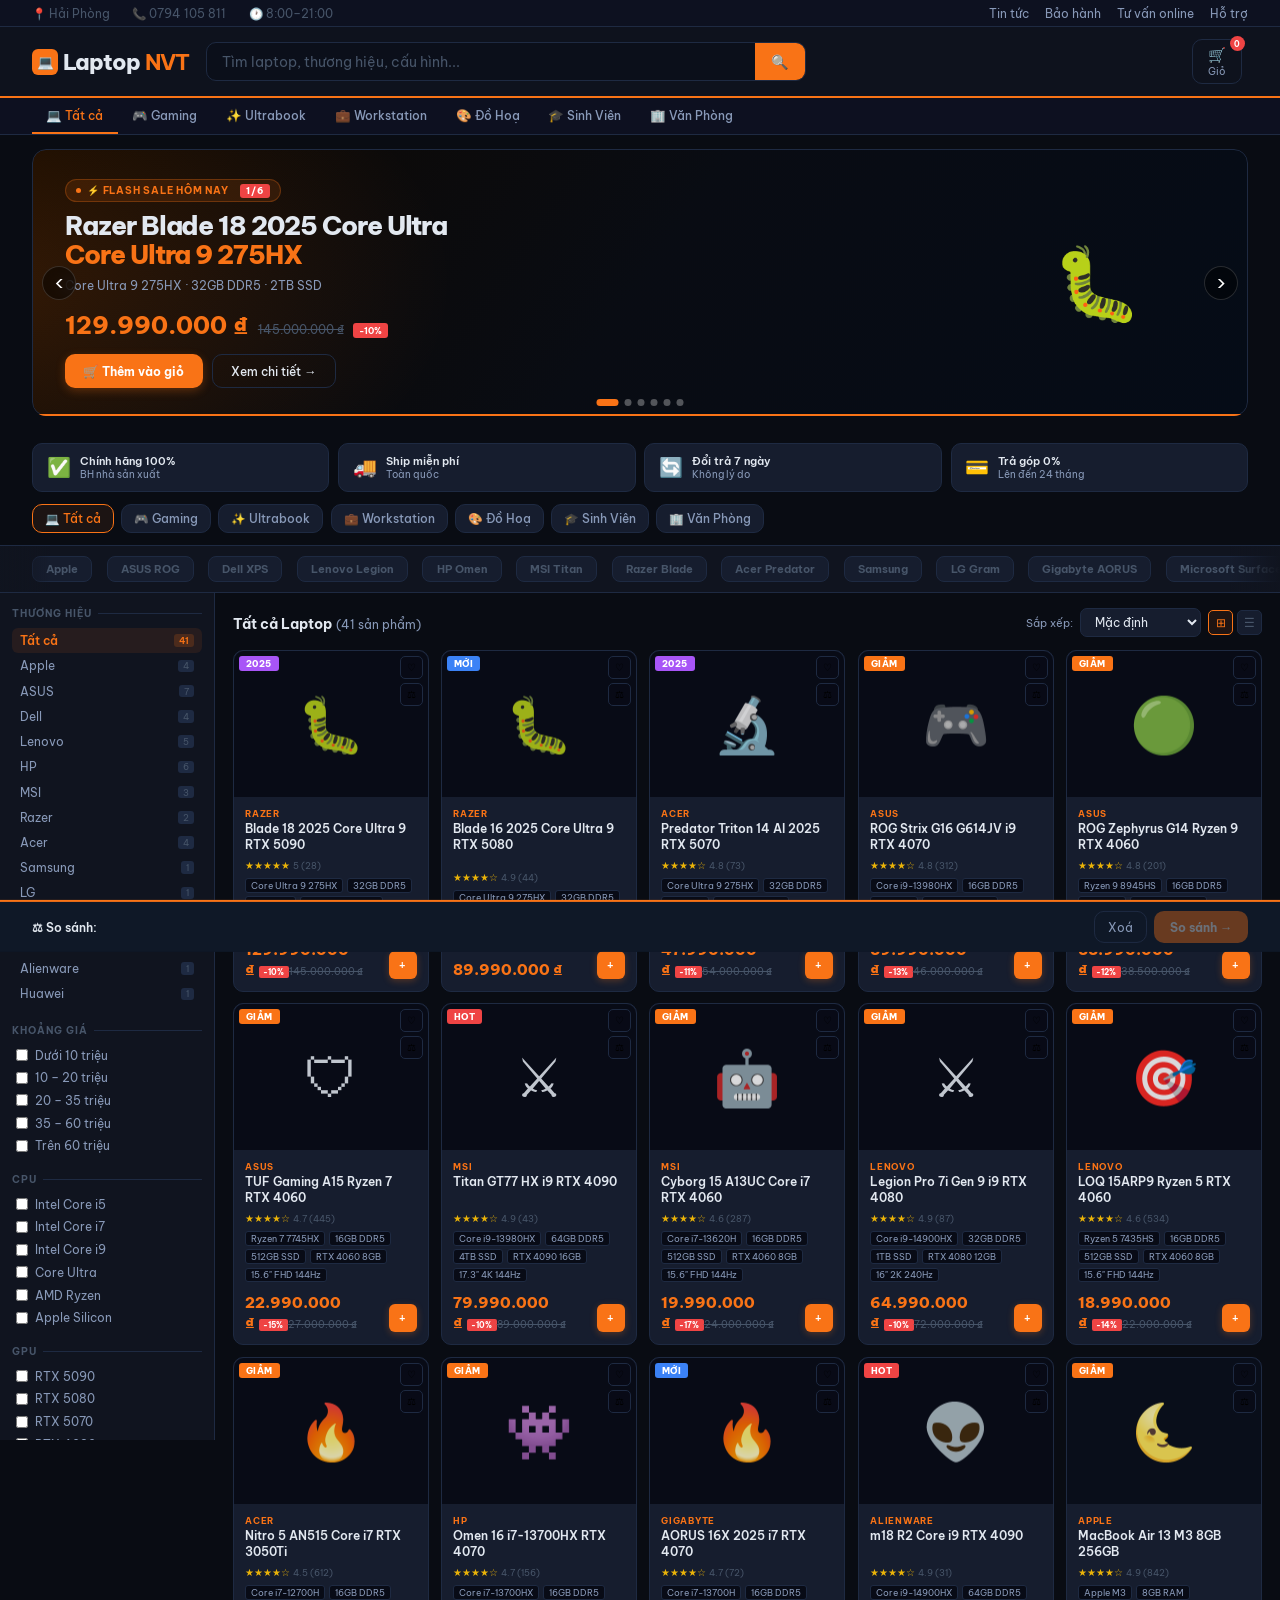
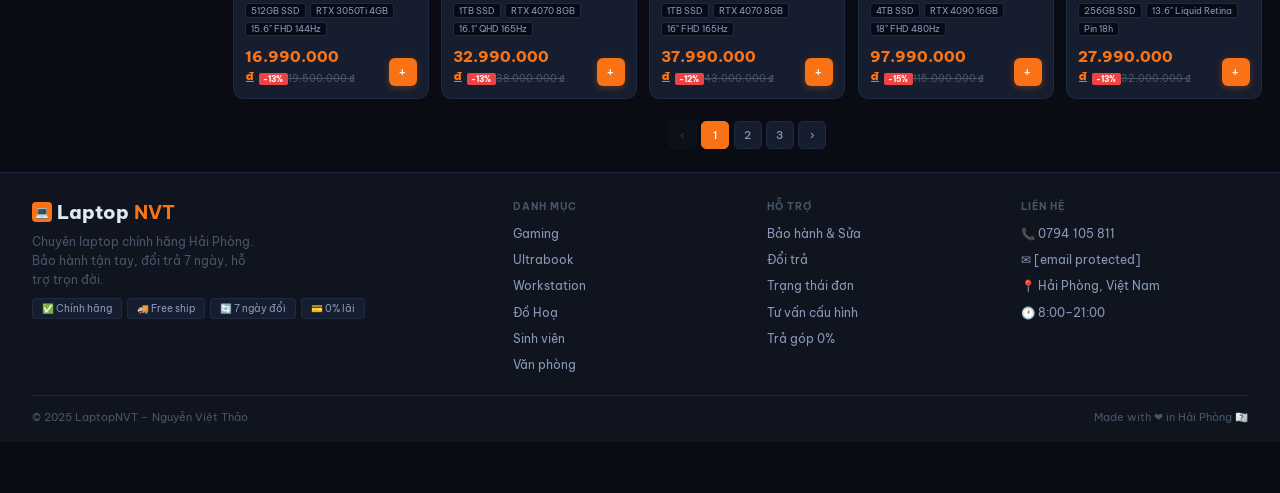
==== index.html @ 7e0f6d23 "up1" ====
<!DOCTYPE html>
<html lang="vi">
<head>
<meta charset="UTF-8"/>
<meta name="viewport" content="width=device-width,initial-scale=1"/>
<title>LaptopNVT – Laptop Chính Hãng Hải Phòng</title>
<link rel="preconnect" href="https://fonts.googleapis.com"/>
<link rel="preconnect" href="https://fonts.gstatic.com" crossorigin/>
<link href="https://fonts.googleapis.com/css2?family=Be+Vietnam+Pro:wght@400;500;600;700;800&display=swap" rel="stylesheet"/>
<link rel="stylesheet" href="css/base.css"/>
<link rel="stylesheet" href="css/layout.css"/>
<link rel="stylesheet" href="css/ui.css"/>
</head>
<body>
<div class="topbar">
  <div class="tbl"><span>&#128205; Hải Phòng</span><span>&#128222; 0794 105 811</span><span>&#128336; 8:00–21:00</span></div>
  <div class="tbr"><a href="#">Tin tức</a><a href="#">Bảo hành</a><a href="#">Tư vấn online</a><a href="#">Hỗ trợ</a></div>
</div>

<header class="hdr">
  <div class="logo" style="cursor:pointer" id="btnLogo"><div class="logo-i">&#128187;</div>Laptop<b>NVT</b></div>
  <div class="sw"><input class="si" id="si" placeholder="Tìm laptop, thương hiệu, cấu hình..."/><button class="sb2" id="btnSearch">&#128269;</button></div>
  <div class="ha">
    <button class="hbtn" id="btnCart"><span class="hi">&#128722;</span><span>Giỏ</span><span class="cn" id="cartBadge">0</span></button>
    <div id="navAuthArea"></div>
  </div>
</header>

<nav class="nav">
  <div class="ni on" data-cat="all">&#128187; Tất cả</div>
  <div class="ni" data-cat="gaming">&#127918; Gaming</div>
  <div class="ni" data-cat="ultrabook">&#10024; Ultrabook</div>
  <div class="ni" data-cat="workstation">&#128188; Workstation</div>
  <div class="ni" data-cat="creator">&#127912; Đồ Hoạ</div>
  <div class="ni" data-cat="student">&#127891; Sinh Viên</div>
  <div class="ni" data-cat="office">&#127970; Văn Phòng</div>
</nav>

<div id="viewList">
<div class="bwrap">
  <div style="position:relative;overflow:hidden;border-radius:14px;width:100%">
    <div id="fsTrack" style="overflow:hidden;border-radius:14px;width:100%"></div>
    <button id="fsArrL" class="fs-arr fs-arr-l">&#8249;</button>
    <button id="fsArrR" class="fs-arr fs-arr-r">&#8250;</button>
    <div id="fsDots" class="fs-dots"></div>
    <div class="fs-progress"><div class="fs-progress-bar" id="fsProgressBar"></div></div>
  </div>
</div>

<div class="pr">
  <div class="prc"><div class="pri">&#9989;</div><div><div class="prt">Chính hãng 100%</div><div class="prs">BH nhà sản xuất</div></div></div>
  <div class="prc"><div class="pri">&#128666;</div><div><div class="prt">Ship miễn phí</div><div class="prs">Toàn quốc</div></div></div>
  <div class="prc"><div class="pri">&#128260;</div><div><div class="prt">Đổi trả 7 ngày</div><div class="prs">Không lý do</div></div></div>
  <div class="prc"><div class="pri">&#128179;</div><div><div class="prt">Trả góp 0%</div><div class="prs">Lên đến 24 tháng</div></div></div>
</div>

<div class="qc">
  <div class="qci on" data-cat="all">&#128187; Tất cả</div>
  <div class="qci" data-cat="gaming">&#127918; Gaming</div>
  <div class="qci" data-cat="ultrabook">&#10024; Ultrabook</div>
  <div class="qci" data-cat="workstation">&#128188; Workstation</div>
  <div class="qci" data-cat="creator">&#127912; Đồ Hoạ</div>
  <div class="qci" data-cat="student">&#127891; Sinh Viên</div>
  <div class="qci" data-cat="office">&#127970; Văn Phòng</div>
</div>

<div class="bstrip"><div class="bsi">
  <span class="bl2">Apple</span><span class="bl2">ASUS ROG</span><span class="bl2">Dell XPS</span><span class="bl2">Lenovo Legion</span><span class="bl2">HP Omen</span><span class="bl2">MSI Titan</span><span class="bl2">Razer Blade</span><span class="bl2">Acer Predator</span><span class="bl2">Samsung</span><span class="bl2">LG Gram</span><span class="bl2">Gigabyte AORUS</span><span class="bl2">Microsoft Surface</span><span class="bl2">Alienware</span><span class="bl2">Huawei MateBook</span>
  <span class="bl2">Apple</span><span class="bl2">ASUS ROG</span><span class="bl2">Dell XPS</span><span class="bl2">Lenovo Legion</span><span class="bl2">HP Omen</span><span class="bl2">MSI Titan</span><span class="bl2">Razer Blade</span><span class="bl2">Acer Predator</span><span class="bl2">Samsung</span><span class="bl2">LG Gram</span><span class="bl2">Gigabyte AORUS</span><span class="bl2">Microsoft Surface</span><span class="bl2">Alienware</span><span class="bl2">Huawei MateBook</span>
</div></div>

<div class="mwrap">
  <aside class="sbwrap">
    <div class="sbs"><div class="sbt">Thương hiệu</div><div class="sblist">
      <div class="sbi on" data-brand="all">Tất cả<span class="sc" id="cAll">0</span></div>
      <div class="sbi" data-brand="Apple">Apple<span class="sc" id="cApple">0</span></div>
      <div class="sbi" data-brand="ASUS">ASUS<span class="sc" id="cASUS">0</span></div>
      <div class="sbi" data-brand="Dell">Dell<span class="sc" id="cDell">0</span></div>
      <div class="sbi" data-brand="Lenovo">Lenovo<span class="sc" id="cLenovo">0</span></div>
      <div class="sbi" data-brand="HP">HP<span class="sc" id="cHP">0</span></div>
      <div class="sbi" data-brand="MSI">MSI<span class="sc" id="cMSI">0</span></div>
      <div class="sbi" data-brand="Razer">Razer<span class="sc" id="cRazer">0</span></div>
      <div class="sbi" data-brand="Acer">Acer<span class="sc" id="cAcer">0</span></div>
      <div class="sbi" data-brand="Samsung">Samsung<span class="sc" id="cSamsung">0</span></div>
      <div class="sbi" data-brand="LG">LG<span class="sc" id="cLG">0</span></div>
      <div class="sbi" data-brand="Gigabyte">Gigabyte<span class="sc" id="cGigabyte">0</span></div>
      <div class="sbi" data-brand="Microsoft">Microsoft<span class="sc" id="cMicrosoft">0</span></div>
      <div class="sbi" data-brand="Alienware">Alienware<span class="sc" id="cAlienware">0</span></div>
      <div class="sbi" data-brand="Huawei">Huawei<span class="sc" id="cHuawei">0</span></div>
    </div></div>
    <div class="sbs"><div class="sbt">Khoảng giá</div><div class="cblist">
      <label class="cbi"><input type="checkbox" data-price="0-10" class="pcb2"/><span class="cbl">Dưới 10 triệu</span></label>
      <label class="cbi"><input type="checkbox" data-price="10-20" class="pcb2"/><span class="cbl">10 – 20 triệu</span></label>
      <label class="cbi"><input type="checkbox" data-price="20-35" class="pcb2"/><span class="cbl">20 – 35 triệu</span></label>
      <label class="cbi"><input type="checkbox" data-price="35-60" class="pcb2"/><span class="cbl">35 – 60 triệu</span></label>
      <label class="cbi"><input type="checkbox" data-price="60-999" class="pcb2"/><span class="cbl">Trên 60 triệu</span></label>
    </div></div>
    <div class="sbs"><div class="sbt">CPU</div><div class="cblist">
      <label class="cbi"><input type="checkbox" data-cpu="Core i5" class="ccb"/><span class="cbl">Intel Core i5</span></label>
      <label class="cbi"><input type="checkbox" data-cpu="Core i7" class="ccb"/><span class="cbl">Intel Core i7</span></label>
      <label class="cbi"><input type="checkbox" data-cpu="Core i9" class="ccb"/><span class="cbl">Intel Core i9</span></label>
      <label class="cbi"><input type="checkbox" data-cpu="Core Ultra" class="ccb"/><span class="cbl">Core Ultra</span></label>
      <label class="cbi"><input type="checkbox" data-cpu="Ryzen" class="ccb"/><span class="cbl">AMD Ryzen</span></label>
      <label class="cbi"><input type="checkbox" data-cpu="Apple M" class="ccb"/><span class="cbl">Apple Silicon</span></label>
    </div></div>
    <div class="sbs"><div class="sbt">GPU</div><div class="cblist">
      <label class="cbi"><input type="checkbox" data-gpu="RTX 5090" class="gcb"/><span class="cbl">RTX 5090</span></label>
      <label class="cbi"><input type="checkbox" data-gpu="RTX 5080" class="gcb"/><span class="cbl">RTX 5080</span></label>
      <label class="cbi"><input type="checkbox" data-gpu="RTX 5070" class="gcb"/><span class="cbl">RTX 5070</span></label>
      <label class="cbi"><input type="checkbox" data-gpu="RTX 4090" class="gcb"/><span class="cbl">RTX 4090</span></label>
      <label class="cbi"><input type="checkbox" data-gpu="RTX 4080" class="gcb"/><span class="cbl">RTX 4080</span></label>
      <label class="cbi"><input type="checkbox" data-gpu="RTX 4070" class="gcb"/><span class="cbl">RTX 4070</span></label>
      <label class="cbi"><input type="checkbox" data-gpu="RTX 4060" class="gcb"/><span class="cbl">RTX 4060</span></label>
    </div></div>
    <div class="sbs"><div class="sbt">RAM</div><div class="cblist">
      <label class="cbi"><input type="checkbox" data-ram="8" class="rcb"/><span class="cbl">8 GB</span></label>
      <label class="cbi"><input type="checkbox" data-ram="16" class="rcb"/><span class="cbl">16 GB</span></label>
      <label class="cbi"><input type="checkbox" data-ram="32" class="rcb"/><span class="cbl">32 GB</span></label>
      <label class="cbi"><input type="checkbox" data-ram="64" class="rcb"/><span class="cbl">64 GB+</span></label>
    </div></div>
    <button class="bclr" id="btnClr">&#128260; Xoá bộ lọc</button>
  </aside>
  <div class="pa">
    <div class="ph">
      <div><span class="ptit" id="paTitle">Tất cả Laptop</span>&nbsp;<span class="pcnt" id="paCnt"></span></div>
      <div class="sw3">
        <span class="sl">Sắp xếp:</span>
        <select class="ss" id="sortSel"><option value="df">Mặc định</option><option value="pa">Giá tăng dần</option><option value="pd">Giá giảm dần</option><option value="rt">Đánh giá cao</option><option value="nm">Tên A–Z</option></select>
        <div class="vb"><button class="vbt on" id="btnGV">&#8862;</button><button class="vbt" id="btnLV">&#9776;</button></div>
      </div>
    </div>
    <div class="pgrid" id="productGrid"></div>
    <div class="pagi" id="pagi"></div>
  </div>
</div>

<footer>
  <div class="fg4">
    <div><div class="flogo"><div style="width:20px;height:20px;background:var(--ac);border-radius:4px;display:flex;align-items:center;justify-content:center;font-size:.7rem;flex-shrink:0">&#128187;</div>Laptop<b>NVT</b></div><p class="fdesc">Chuyên laptop chính hãng Hải Phòng. Bảo hành tận tay, đổi trả 7 ngày, hỗ trợ trọn đời.</p><div class="fbgs"><span class="fbg">&#9989; Chính hãng</span><span class="fbg">&#128666; Free ship</span><span class="fbg">&#128260; 7 ngày đổi</span><span class="fbg">&#128179; 0% lãi</span></div></div>
    <div><div class="fct">Danh mục</div><ul class="fls"><li><a href="#">Gaming</a></li><li><a href="#">Ultrabook</a></li><li><a href="#">Workstation</a></li><li><a href="#">Đồ Hoạ</a></li><li><a href="#">Sinh viên</a></li><li><a href="#">Văn phòng</a></li></ul></div>
    <div><div class="fct">Hỗ trợ</div><ul class="fls"><li><a href="#">Bảo hành & Sửa</a></li><li><a href="#">Đổi trả</a></li><li><a href="#">Trạng thái đơn</a></li><li><a href="#">Tư vấn cấu hình</a></li><li><a href="#">Trả góp 0%</a></li></ul></div>
    <div><div class="fct">Liên hệ</div><ul class="fls"><li><a href="tel:0794105811">&#128222; 0794 105 811</a></li><li><a href="/cdn-cgi/l/email-protection#8ce2ebf9f5e9e2fae5e9f8f8e4ede3bdbebcb4ccebe1ede5e0a2efe3e1">&#9993; <span class="__cf_email__" data-cfemail="117f766468747f677874656579707e2023212951767c70787d3f727e7c">[email&#160;protected]</span></a></li><li><a href="#">&#128205; Hải Phòng, Việt Nam</a></li><li><a href="#">&#128336; 8:00–21:00</a></li></ul></div>
  </div>
  <div class="fbot"><span>&copy; 2025 LaptopNVT – Nguyễn Việt Thảo</span><span>Made with &#10084; in Hải Phòng &#127475;&#127475;</span></div>
</footer>
</div><!-- /viewList -->

<!-- ═══ PRODUCT DETAIL VIEW ═══ -->
<div id="viewDetail">
  <div class="pd-wrap">
    <div class="bc" id="pdBreadcrumb"></div>
    <!-- Admin bar (only visible to admin) -->
    <div class="pd-admin-bar" id="pdAdminBar" style="display:none">
      <div class="pd-admin-label">&#9881; Chế độ Admin &mdash; Bạn đang xem trang chi tiết sản phẩm</div>
      <div class="pd-admin-btns">
        <button class="pd-admin-btn pd-edit-btn" id="btnPdEdit">&#9999; Chỉnh sửa sản phẩm</button>
        <button class="pd-admin-btn pd-del-btn" id="btnPdDelete">&#128465; Xoá</button>
      </div>
    </div>
    <!-- Inline edit form -->
    <div class="pd-edit-form" id="pdEditForm">
      <div class="pd-ef-title">&#9999; Chỉnh sửa sản phẩm</div>
      <div class="fg2"><div class="fg"><label>Tên SP *</label><input class="fi" id="efNm" placeholder="MacBook Pro 14"/></div><div class="fg"><label>Thương hiệu *</label><input class="fi" id="efBr" placeholder="Apple"/></div></div>
      <div class="fg2">
        <div class="fg"><label>Danh mục</label><select class="fsel" id="efCt"><option value="gaming">Gaming</option><option value="ultrabook">Ultrabook</option><option value="workstation">Workstation</option><option value="creator">Đồ Hoạ</option><option value="student">Sinh Viên</option><option value="office">Văn Phòng</option></select></div>
        <div class="fg"><label>Badge</label><select class="fsel" id="efBdg"><option value="">Không</option><option value="new">Mới</option><option value="sale">Giảm</option><option value="hot">Hot</option><option value="2025">2025</option></select></div>
      </div>
      <div class="fg2"><div class="fg"><label>Giá bán *</label><input class="fi" id="efPr" type="number"/></div><div class="fg"><label>Giá gốc</label><input class="fi" id="efWs" type="number" placeholder="Để trống nếu không"/></div></div>
      <div class="fg2"><div class="fg"><label>Đánh giá (1–5)</label><input class="fi" id="efRt" type="number" min="1" max="5" step="0.1"/></div><div class="fg"><label>Lượt đánh giá</label><input class="fi" id="efRv" type="number"/></div></div>
      <div class="fg"><label>Thông số kỹ thuật (phân cách dấu phẩy)</label><input class="fi" id="efSp" placeholder="Core i7-13700H, 16GB DDR5, 512GB SSD, RTX 4070 8GB, 15.6&quot; FHD 144Hz"/></div>
      <div class="fg"><label>Mô tả sản phẩm</label><textarea class="fi" id="efDesc" rows="3" style="resize:vertical" placeholder="Mô tả chi tiết về sản phẩm..."></textarea></div>
      <div class="fg"><label>URL ảnh chính</label><input class="fi" id="efIm" placeholder="https://..."/></div>
      <div class="fg"><label>Emoji icon</label><input class="fi" id="efIc" maxlength="4" placeholder="&#128187;"/></div>
      <div class="ge" id="efErr"></div>
      <div style="display:flex;gap:.6rem;margin-top:.5rem">
        <button class="bsv" id="btnEfSave" style="flex:1;padding:.68rem">&#128190; Lưu thay đổi</button>
        <button class="bce" id="btnEfCancel" style="padding:.68rem 1rem">Huỷ</button>
      </div>
    </div>
    <!-- Detail content -->
    <div id="pdContent"></div>
  </div>
</div>

<!-- COMPARE BAR -->
<div class="cmpbar" id="cmpbar">
  <div class="cmpl" id="cmpl"><span class="cmpt">&#9878; So sánh:</span></div>
  <div style="display:flex;gap:.45rem;flex-shrink:0">
    <button class="cmpcl" id="btnCmpClear">Xoá</button>
    <button class="cmpbtn" id="btnCmpGo" disabled>So sánh &#8594;</button>
  </div>
</div>

<!-- COMPARE MODAL -->
<div class="cmp-modal" id="mCmp">
  <div class="cmp-box">
    <div class="cmp-hdr"><span class="cmp-hdl">&#9878; So sánh sản phẩm</span><button class="cmp-x" id="btnCmpClose">&#10005;</button></div>
    <div class="cmp-tbl" id="cmpContent"></div>
  </div>
</div>

<!-- CART -->
<div class="bdrop" id="bdrop"></div>
<div class="cdr" id="cdr">
  <div class="cdh"><div class="cdt">&#128722; Giỏ hàng</div><button class="cdc" id="btnCC">&#10005;</button></div>
  <div class="cdb" id="cdb"></div>
  <div class="cdf" id="cdf" style="display:none">
    <div class="cto"><span class="ctol">Tổng:</span><span class="ctoa" id="cTotal"></span></div>
    <button class="btco" id="btnCheckout">&#9989; Thanh toán ngay &#8594;</button>
  </div>
</div>

<!-- LOGIN -->
<div class="mbg" id="mLogin">
  <div class="md"><div class="mdh"><span class="mdl">LaptopNVT</span><button class="mdx" data-close="mLogin">&#10005;</button></div>
  <div class="mdb">
    <div class="mdt">Đăng nhập</div>
    <p class="mds">Chưa có tài khoản? <a id="toReg">Đăng ký ngay</a></p>
    <button class="bts" id="btnLoginGoogle" style="display:none;background:#fff;color:#333;border:1.5px solid #dadce0;margin-bottom:.65rem;gap:.5rem">
      <img src="https://www.gstatic.com/firebasejs/ui/2.0.0/images/auth/google.svg" width="18" height="18" style="flex-shrink:0;vertical-align:middle;margin-right:.4rem"/>Đăng nhập bằng Google
    </button>
    <div id="loginDivider" style="display:none;align-items:center;gap:.55rem;margin-bottom:.75rem">
      <div style="flex:1;height:1px;background:var(--bd)"></div>
      <span style="font-size:.7rem;color:var(--dm)">hoặc dùng email</span>
      <div style="flex:1;height:1px;background:var(--bd)"></div>
    </div>
    <div class="fg"><label>Email hoặc tên đăng nhập</label><input class="fi" id="lUser" placeholder="Email hoặc tên đăng nhập"/><div class="fe" id="lUE"></div></div>
    <div class="fg"><label>Mật khẩu</label><input class="fi" id="lPass" type="password" placeholder="Nhập mật khẩu"/>
      <div style="text-align:right;margin-top:.25rem"><a id="btnForgotPwd" style="font-size:.68rem;color:var(--ac);cursor:pointer;display:none">Quên mật khẩu?</a></div>
      <div class="fe" id="lPE"></div>
    </div>
    <div class="ge" id="lGE"></div>
    <button class="bts" id="btnLogin">Đăng nhập</button>
  </div></div>
</div>

<!-- REGISTER -->
<div class="mbg" id="mReg">
  <div class="md"><div class="mdh"><span class="mdl">LaptopNVT</span><button class="mdx" data-close="mReg">&#10005;</button></div>
  <div class="mdb"><div class="mdt">Tạo tài khoản</div><p class="mds">Đã có tài khoản? <a id="toLgn">Đăng nhập</a></p>
  <div class="fg2"><div class="fg"><label>Họ</label><input class="fi" id="rLn" placeholder="Nguyễn"/><div class="fe" id="rLE"></div></div><div class="fg"><label>Tên</label><input class="fi" id="rFn" placeholder="Văn A"/><div class="fe" id="rFE"></div></div></div>
  <div class="fg"><label>Tên đăng nhập</label><input class="fi" id="rUn" placeholder="vd: nguyen123"/><div class="fe" id="rUE"></div></div>
  <div class="fg"><label>Email</label><input class="fi" id="rEm" type="email" placeholder="email@example.com"/><div class="fe" id="rEE"></div></div>
  <div class="fg"><label>Số điện thoại</label><input class="fi" id="rPh" type="tel" placeholder="0xxx xxx xxx"/><div class="fe" id="rPhE"></div></div>
  <div class="fg"><label>Mật khẩu</label><input class="fi" id="rPw" type="password" placeholder="Tối thiểu 6 ký tự"/><div class="fe" id="rPwE"></div></div>
  <div class="fg"><label>Xác nhận mật khẩu</label><input class="fi" id="rPw2" type="password" placeholder="Nhập lại"/><div class="fe" id="rPw2E"></div></div>
  <button class="bts" id="btnReg">Tạo tài khoản</button></div></div>
</div>


<!-- EMAIL VERIFY NOTICE MODAL -->
<div class="mbg" id="mVerifyNotice">
  <div class="md" style="max-width:400px;text-align:center">
    <div class="mdb" style="padding:2rem 1.5rem">
      <div style="font-size:3.5rem;margin-bottom:1rem">&#128140;</div>
      <div style="font-size:1.1rem;font-weight:800;margin-bottom:.5rem">Xác nhận email của bạn</div>
      <p style="font-size:.82rem;color:var(--mt);line-height:1.75;margin-bottom:1.2rem">
        Chúng tôi đã gửi email xác nhận đến<br>
        <b style="color:var(--ac)" id="verifyEmailAddr"></b><br><br>
        Vui lòng kiểm tra hộp thư và <b>thư rác (Spam)</b>,<br>
        sau đó bấm vào link xác nhận trong email.<br><br>
        <span style="font-size:.75rem;color:var(--dm)">Sau khi xác nhận, bạn sẽ được đăng nhập tự động.</span>
      </p>
      <!-- Polling indicator -->
      <div id="verifyPolling" style="display:flex;align-items:center;justify-content:center;gap:.55rem;margin-bottom:1rem;font-size:.78rem;color:var(--mt)">
        <span style="width:10px;height:10px;border-radius:50%;background:var(--ac);display:inline-block;animation:pulse 1.2s ease-in-out infinite;flex-shrink:0"></span>
        Đang chờ bạn xác nhận...
      </div>
      <div style="display:flex;gap:.55rem;flex-direction:column">
        <button class="bts" id="btnResendVerify" style="background:transparent;border:1.5px solid var(--bd);color:var(--mt);margin-top:0">
          &#128231; Gửi lại email xác nhận
        </button>
        <button class="bts" id="btnCancelVerify" style="background:transparent;border:1px solid var(--bd);color:var(--dm);font-size:.76rem;padding:.5rem;margin-top:0">
          Huỷ
        </button>
      </div>
    </div>
  </div>
</div>

<!-- ADMIN -->
<div class="mbg" id="mAdmin" style="align-items:flex-start;padding-top:1.5rem">
  <div class="md adm"><div class="mdh"><span class="mdl">&#9881; Admin Panel</span><button class="mdx" data-close="mAdmin">&#10005;</button></div>
  <div class="mdb">
    <div class="atabs">
      <button class="atab on" data-atab="list">&#128187; Sản phẩm</button>
      <button class="atab" data-atab="add">&#10133; Thêm mới</button>
      <button class="atab" data-atab="orders">&#128230; Đơn hàng <span id="adminOrdBadge" style="background:var(--rd);color:#fff;border-radius:10px;font-size:.55rem;font-weight:700;padding:.05rem .35rem;margin-left:.18rem;display:none"></span></button>
    </div>
    <div id="atList"><div class="apl" id="apList"></div></div>
    <div id="atAdd" style="display:none">
      <input type="hidden" id="editId"/>
      <div class="fg2"><div class="fg"><label>Tên SP *</label><input class="fi" id="apNm" placeholder="MacBook Pro 14"/></div><div class="fg"><label>Thương hiệu *</label><input class="fi" id="apBr" placeholder="Apple"/></div></div>
      <div class="fg2">
        <div class="fg"><label>Danh mục</label><select class="fsel" id="apCt"><option value="gaming">Gaming</option><option value="ultrabook">Ultrabook</option><option value="workstation">Workstation</option><option value="creator">Đồ Hoạ</option><option value="student">Sinh Viên</option><option value="office">Văn Phòng</option></select></div>
        <div class="fg"><label>Badge</label><select class="fsel" id="apBdg"><option value="">Không</option><option value="new">Mới</option><option value="sale">Giảm</option><option value="hot">Hot</option><option value="2025">2025</option></select></div>
      </div>
      <div class="fg2"><div class="fg"><label>Giá bán *</label><input class="fi" id="apPr" type="number" placeholder="25000000"/></div><div class="fg"><label>Giá gốc</label><input class="fi" id="apWs" type="number" placeholder="Để trống"/></div></div>
      <div class="fg2"><div class="fg"><label>Đánh giá</label><input class="fi" id="apRt" type="number" min="1" max="5" step="0.1" value="4.5"/></div><div class="fg"><label>Lượt đánh giá</label><input class="fi" id="apRv" type="number" value="0"/></div></div>
      <div class="fg"><label>Thông số (dấu phẩy)</label><input class="fi" id="apSp" placeholder="Core i7, 16GB, 512GB SSD"/></div>
      <div class="fg">
        <label>Ảnh sản phẩm</label>
        <div class="img-upload-wrap">
          <div class="img-preview" id="imgPreview" onclick="document.getElementById('apImFile').click()">
            <span class="img-preview-icon">&#128247;</span>
            <span class="img-preview-txt">Bấm để chọn ảnh từ thiết bị<br><small>hoặc nhập URL bên dưới</small></span>
          </div>
          <input type="file" id="apImFile" accept="image/*" style="display:none" onchange="handleImgFile(this)"/>
          <div style="display:flex;gap:.45rem;margin-top:.5rem;align-items:center">
            <button type="button" class="img-upload-btn" onclick="document.getElementById('apImFile').click()">&#128247; Chọn ảnh</button>
            <span style="font-size:.68rem;color:var(--dm)">hoặc</span>
            <input class="fi" id="apIm" placeholder="https://... (URL ảnh)" style="flex:1;margin:0"/>
          </div>
        </div>
        <div class="fhint">Ảnh từ thiết bị lưu dạng base64 · Để trống = emoji</div>
      </div>
      <div class="fg"><label>Emoji icon</label><input class="fi" id="apIc" placeholder="&#128187;" maxlength="4"/></div>
      <div class="ge" id="apErr"></div>
      <div class="facs"><button class="bsv" id="btnSave">&#128190; Lưu</button><button class="bce" id="btnCE" style="display:none">Huỷ</button></div>
    </div>
    <!-- ORDERS MANAGEMENT TAB -->
    <div id="atOrders" style="display:none">
      <!-- Toolbar -->
      <div style="display:flex;align-items:center;gap:.55rem;margin-bottom:.85rem;flex-wrap:wrap">
        <input class="fi" id="aoSearch" placeholder="🔍 Tìm mã đơn, tên KH, SĐT..." style="flex:1;min-width:160px;padding:.42rem .75rem;font-size:.75rem"/>
        <select class="fsel" id="aoFilter" style="font-size:.75rem;padding:.42rem .65rem">
          <option value="all">Tất cả trạng thái</option>
          <option value="Đang xử lý">⏳ Đang xử lý</option>
          <option value="Đang giao">🚚 Đang giao</option>
          <option value="Đã giao">✅ Đã giao</option>
          <option value="Đã huỷ">❌ Đã huỷ</option>
        </select>
        <button class="bclr" id="btnAoRefresh" style="width:auto;padding:.42rem .8rem;font-size:.72rem;margin:0">&#128260; Làm mới</button>
      </div>
      <!-- Stats bar -->
      <div style="display:grid;grid-template-columns:repeat(4,1fr);gap:.45rem;margin-bottom:.85rem" id="aoStats"></div>
      <!-- Order list -->
      <div id="aoList" style="display:flex;flex-direction:column;gap:.6rem;max-height:52vh;overflow-y:auto;padding-right:.2rem"></div>
      <!-- Empty -->
      <div id="aoEmpty" style="display:none;text-align:center;padding:2.5rem 1rem;color:var(--dm)">
        <div style="font-size:2.5rem;margin-bottom:.6rem">&#128230;</div>
        <div style="font-size:.82rem;font-weight:600;color:var(--mt)">Chưa có đơn hàng nào</div>
      </div>
    </div>
  </div></div>
</div>

<!-- PROFILE -->
<div class="mbg" id="mProfile">
  <div class="md wide"><div class="mdh"><span class="mdl">&#128100; Tài khoản của tôi</span><button class="mdx" data-close="mProfile">&#10005;</button></div>
  <div class="mdb">
    <div class="avatar-wrap">
      <div class="avatar-big" id="profileAvatar">U</div>
      <div><div class="avatar-name" id="profileName">–</div><div class="avatar-role" id="profileRole">–</div></div>
    </div>
    <div class="ptabs">
      <button class="ptab on" data-ptab="info">&#128101; Thông tin</button>
      <button class="ptab" data-ptab="orders" id="tabOrders">&#128203; Đơn hàng</button>
      <button class="ptab" data-ptab="edit">&#9999;&#65039; Chỉnh sửa</button>
      <button class="ptab" data-ptab="pwd">&#128274; Mật khẩu</button>
    </div>
    <div id="ptInfo">
      <div class="info-row"><span class="ir-l">&#128100; Họ &amp; tên</span><span class="ir-r" id="piFullName">–</span></div>
      <div class="info-row"><span class="ir-l">&#128273; Tên đăng nhập</span><span class="ir-r" id="piUsername">–</span></div>
      <div class="info-row"><span class="ir-l">&#9993; Email</span><span class="ir-r" id="piEmail">–</span></div>
      <div class="info-row"><span class="ir-l">&#128222; Điện thoại</span><span class="ir-r" id="piPhone">–</span></div>
      <div class="info-row"><span class="ir-l">&#128205; Địa chỉ</span><span class="ir-r" id="piAddress">Chưa cập nhật</span></div>
      <div class="info-row" style="cursor:pointer" id="goToOrders">
        <span class="ir-l">&#128203; Đơn hàng</span>
        <span class="ir-r" id="piOrderCnt" style="color:var(--ac);font-weight:700">0 đơn &rsaquo;</span>
      </div>
    </div>
    <!-- ORDERS TAB -->
    <div id="ptOrders" style="display:none">
      <div id="ordListWrap"></div>
    </div>
    <!-- EDIT TAB -->
    <div id="ptEdit" style="display:none">
      <div class="fg2"><div class="fg"><label>Họ *</label><input class="fi" id="eLn" placeholder="Nguyễn"/><div class="fe" id="eLnE"></div></div><div class="fg"><label>Tên *</label><input class="fi" id="eFn" placeholder="Văn A"/><div class="fe" id="eFnE"></div></div></div>
      <div class="fg"><label>Email *</label><input class="fi" id="eEm" type="email"/><div class="fe" id="eEmE"></div></div>
      <div class="fg"><label>Số điện thoại</label><input class="fi" id="ePh" type="tel"/><div class="fe" id="ePhE"></div></div>
      <div class="fg"><label>Địa chỉ</label><input class="fi" id="eAd" placeholder="Số nhà, đường, phường, quận, thành phố"/></div>
      <div class="ge" id="eGE"></div>
      <button class="bts" id="btnSaveProfile">&#128190; Lưu thay đổi</button>
      <div class="danger-zone">
        <div class="dz-t">&#9888; Vùng nguy hiểm</div>
        <button class="btn-danger" id="btnLogout" style="background:rgba(100,116,139,.12);color:var(--mt);border-color:rgba(100,116,139,.3)">&#128682; Đăng xuất</button>
        <button class="btn-danger" id="btnDeleteAccount">&#128465; Xoá tài khoản vĩnh viễn</button>
      </div>
    </div>
    <div id="ptPwd" style="display:none">
      <div class="fg"><label>Mật khẩu hiện tại *</label><input class="fi" id="pOld" type="password" placeholder="Nhập mật khẩu hiện tại"/><div class="fe" id="pOldE"></div></div>
      <div class="fg"><label>Mật khẩu mới *</label><input class="fi" id="pNew" type="password" placeholder="Tối thiểu 6 ký tự"/>
        <div class="pwd-strength str-0" id="pwdBar"></div><div class="str-label" id="pwdLbl"></div>
        <div class="fe" id="pNewE"></div></div>
      <div class="fg"><label>Xác nhận mật khẩu mới *</label><input class="fi" id="pCf" type="password" placeholder="Nhập lại"/><div class="fe" id="pCfE"></div></div>
      <div class="ge" id="pGE"></div>
      <button class="bts" id="btnSavePwd">&#128274; Đổi mật khẩu</button>
    </div>
  </div></div>
</div>

<!-- CHECKOUT -->
<div class="ck-modal" id="mCheckout">
  <div class="ck-box">
    <div class="ck-hdr"><span class="ck-hdl">&#128722; Thanh toán đơn hàng</span><button class="ck-x" id="btnCkClose">&#10005;</button></div>
    <div class="ck-steps">
      <div class="ck-step active" id="ckStep1"><div class="ck-snum">1</div><span class="ck-stxt">Địa chỉ</span></div>
      <div class="ck-sep"></div>
      <div class="ck-step" id="ckStep2"><div class="ck-snum">2</div><span class="ck-stxt">Đơn hàng</span></div>
      <div class="ck-sep"></div>
      <div class="ck-step" id="ckStep3"><div class="ck-snum">3</div><span class="ck-stxt">Thanh toán</span></div>
      <div class="ck-sep"></div>
      <div class="ck-step" id="ckStep4"><div class="ck-snum">4</div><span class="ck-stxt">Xác nhận</span></div>
    </div>
    <div class="ck-body">
      <!-- P0: need login -->
      <div class="ck-panel active" id="ckP0">
        <div class="need-login">
          <div class="nl-icon">&#128274;</div>
          <div class="nl-title">Đăng nhập để tiếp tục</div>
          <div class="nl-desc">Bạn cần đăng nhập để đặt hàng.<br>Điều này giúp lưu lịch sử đơn hàng và địa chỉ giao hàng của bạn.</div>
          <div class="nl-btns">
            <button class="nl-btn nl-btn-p" id="btnCkLogin">&#128274; Đăng nhập ngay</button>
            <button class="nl-btn nl-btn-s" id="btnCkReg">&#128100; Đăng ký mới</button>
          </div>
        </div>
      </div>
      <!-- P1: address -->
      <div class="ck-panel" id="ckP1">
        <div style="display:flex;align-items:center;justify-content:space-between;margin-bottom:.85rem">
          <span style="font-size:.82rem;font-weight:700">&#128205; Chọn địa chỉ giao hàng</span>
          <button class="addr-btn" id="btnAddAddr" style="background:rgba(249,115,22,.1);color:var(--ac);border-color:rgba(249,115,22,.3);font-size:.7rem;padding:.28rem .72rem">+ Thêm địa chỉ</button>
        </div>
        <div class="addr-form" id="addrForm">
          <div class="af-title" id="afTitle">&#128205; Thêm địa chỉ mới</div>
          <input type="hidden" id="afEditIdx"/>
          <div class="fg2"><div class="fg"><label>Họ &amp; tên *</label><input class="fi" id="afName" placeholder="Nguyễn Văn A"/><div class="fe" id="afNameE"></div></div><div class="fg"><label>Số điện thoại *</label><input class="fi" id="afPhone" placeholder="0xxx xxx xxx"/><div class="fe" id="afPhoneE"></div></div></div>
          <div class="fg"><label>Số nhà, tên đường *</label><input class="fi" id="afStreet" placeholder="123 Lê Lợi"/><div class="fe" id="afStreetE"></div></div>
          <div class="fg2"><div class="fg"><label>Phường / Xã</label><input class="fi" id="afWard" placeholder="Phường Hồng Bàng"/></div><div class="fg"><label>Quận / Huyện</label><input class="fi" id="afDist" placeholder="Quận Hồng Bàng"/></div></div>
          <div class="fg"><label>Tỉnh / Thành phố *</label><input class="fi" id="afCity" placeholder="Hải Phòng"/><div class="fe" id="afCityE"></div></div>
          <div style="display:flex;align-items:center;gap:.5rem;margin-bottom:.8rem"><input type="checkbox" id="afDefault" style="accent-color:var(--ac);width:14px;height:14px"/><label for="afDefault" style="font-size:.74rem;color:var(--mt);cursor:pointer">Đặt làm địa chỉ mặc định</label></div>
          <div style="display:flex;gap:.5rem"><button class="bsv" id="btnSaveAddr" style="flex:1;padding:.6rem">&#128190; Lưu địa chỉ</button><button class="bce" id="btnCancelAddr" style="padding:.6rem .95rem">Huỷ</button></div>
        </div>
        <div id="addrList"></div>
        <div style="font-size:.67rem;color:var(--dm);margin-top:.45rem">&#8505;&#65039; Bấm vào thẻ địa chỉ để chọn nơi giao hàng</div>
      </div>
      <!-- P2: order review -->
      <div class="ck-panel" id="ckP2">
        <div style="font-size:.82rem;font-weight:700;margin-bottom:.85rem">&#128203; Xem lại đơn hàng</div>
        <div class="oi-list" id="ckOrderItems"></div>
        <div class="confirm-box"><div class="cb-label">&#128205; Giao đến</div><div class="cb-detail" id="ckAddrDetail">–</div></div>
        <div class="sum-box">
          <div class="sum-row"><span class="sum-label">Tạm tính</span><span class="sum-val" id="ckSubtotal">–</span></div>
          <div class="sum-row"><span class="sum-label">Phí vận chuyển</span><span class="sum-val" style="color:var(--gn)">Miễn phí &#127881;</span></div>
          <div class="sum-row total"><span>Tổng thanh toán</span><span id="ckTotal2">–</span></div>
        </div>
      </div>
      <!-- P3: payment -->
      <div class="ck-panel" id="ckP3">
        <div style="font-size:.82rem;font-weight:700;margin-bottom:.85rem">&#128179; Phương thức thanh toán</div>
        <div class="pm-list">
          <div class="pm selected" data-pm="cod"><div class="pm-radio"></div><div class="pm-icon">&#128181;</div><div class="pm-info"><div class="pm-name">Thanh toán khi nhận hàng (COD)</div><div class="pm-desc">Trả tiền mặt khi nhận hàng</div></div><span class="pm-badge">Phổ biến</span></div>
          <div class="pm" data-pm="bank"><div class="pm-radio"></div><div class="pm-icon">&#127974;</div><div class="pm-info"><div class="pm-name">Chuyển khoản ngân hàng</div><div class="pm-desc">MB Bank · BIDV · Vietcombank</div></div></div>
          <div class="pm" data-pm="momo"><div class="pm-radio"></div><div class="pm-icon">&#128147;</div><div class="pm-info"><div class="pm-name">Ví MoMo</div><div class="pm-desc">Thanh toán qua ví điện tử MoMo</div></div></div>
          <div class="pm" data-pm="vnpay"><div class="pm-radio"></div><div class="pm-icon">&#128179;</div><div class="pm-info"><div class="pm-name">VNPay / Thẻ ATM nội địa</div><div class="pm-desc">Cổng thanh toán VNPay an toàn</div></div></div>
          <div class="pm" data-pm="installment"><div class="pm-radio"></div><div class="pm-icon">&#128203;</div><div class="pm-info"><div class="pm-name">Trả góp 0% lãi suất</div><div class="pm-desc">3 – 24 tháng · Visa · Mastercard</div></div></div>
        </div>
        <div class="bank-info" id="bankInfo">
          <div style="font-weight:700;color:var(--ac);margin-bottom:.4rem">&#127974; Thông tin chuyển khoản</div>
          <div>Ngân hàng: <b>MB Bank</b></div><div>Số TK: <b>0794105811</b></div><div>Chủ TK: <b>NGUYEN VIET THAO</b></div>
          <div style="margin-top:.4rem;color:var(--dm);font-size:.68rem">Nội dung: <b id="bankNote">NVT-ORDER</b> · Gửi bill qua Zalo 0794105811</div>
        </div>
      </div>
      <!-- P4: confirm -->
      <div class="ck-panel" id="ckP4">
        <div style="font-size:.82rem;font-weight:700;margin-bottom:.85rem">&#9989; Xác nhận đặt hàng</div>
        <div class="confirm-box" style="margin-bottom:.65rem"><div class="cb-label">&#128100; Người nhận</div><div class="cb-detail" id="ckConfirmName">–</div></div>
        <div class="confirm-box" style="margin-bottom:.65rem"><div class="cb-label">&#128205; Địa chỉ giao hàng</div><div class="cb-detail" id="ckConfirmAddr">–</div></div>
        <div class="confirm-box" style="margin-bottom:.65rem"><div class="cb-label">&#128179; Thanh toán</div><div class="cb-detail" id="ckConfirmPay">–</div></div>
        <!-- Product list in confirm -->
        <div style="font-size:.78rem;font-weight:700;margin-bottom:.55rem;color:var(--mt)">&#128203; Sản phẩm đặt mua</div>
        <div class="oi-list" id="ckConfirmItems" style="margin-bottom:.85rem"></div>
        <div class="sum-box">
          <div class="sum-row"><span class="sum-label">Số lượng SP</span><span class="sum-val" id="ckConfirmQty">–</span></div>
          <div class="sum-row"><span class="sum-label">Phí vận chuyển</span><span class="sum-val" style="color:var(--gn)">Miễn phí &#127881;</span></div>
          <div class="sum-row total"><span>Tổng thanh toán</span><span id="ckConfirmTotal">–</span></div>
        </div>
        <div style="background:rgba(249,115,22,.07);border:1px solid rgba(249,115,22,.2);border-radius:var(--r);padding:.65rem .9rem;font-size:.72rem;color:var(--mt);line-height:1.6">&#8505;&#65039; Bằng cách đặt hàng, bạn đồng ý với <a href="#" style="color:var(--ac)">Điều khoản</a> &amp; <a href="#" style="color:var(--ac)">Chính sách bảo mật</a> của LaptopNVT.</div>
      </div>
      <!-- P5: success -->
      <div class="ck-panel" id="ckP5">
        <div class="ck-success">
          <span class="cs-icon">&#127881;</span>
          <div class="cs-title">Đặt hàng thành công!</div>
          <div class="cs-desc">Cảm ơn bạn đã tin tưởng LaptopNVT!<br>Chúng tôi sẽ xác nhận trong <b>30 phút</b>. Mã đơn hàng:</div>
          <div class="cs-code" id="csOrderCode">NVT-000000</div>
          <div class="cs-desc" style="font-size:.72rem">Theo dõi đơn qua Zalo <b>0794 105 811</b> hoặc email.</div>
          <button class="bts" id="btnCkDone" style="max-width:200px;margin:0 auto">&#10004; Về trang chủ</button>
        </div>
      </div>
    </div>
    <div class="ck-footer" id="ckFooter">
      <button class="ck-back" id="btnCkBack" style="display:none">&#8592; Quay lại</button>
      <div style="flex:1"></div>
      <button class="ck-next" id="btnCkNext">Tiếp theo &#8594;</button>
    </div>
  </div>
</div>

<!-- ORDER DETAIL MODAL (Admin) -->
<div class="mbg ord-detail" id="mOrdDetail">
  <div class="md"><div class="mdh"><span class="mdl">&#128230; Chi tiết đơn hàng</span><button class="mdx" data-close="mOrdDetail">&#10005;</button></div>
  <div class="mdb" id="ordDetailBody"></div></div>
</div>

<button class="fab hid" id="adminFab">&#9881; Admin</button>
<div class="toast" id="toast"></div>

<!-- ═══ JAVASCRIPT ═══ -->
<script data-cfasync="false" src="/cdn-cgi/scripts/5c5dd728/cloudflare-static/email-decode.min.js"></script><script src="js/firebase-config.js"></script>
<script type="module">
  import { initializeApp }             from 'https://www.gstatic.com/firebasejs/10.12.0/firebase-app.js';
  import { getAuth, onAuthStateChanged,
           signInWithEmailAndPassword,
           createUserWithEmailAndPassword,
           signOut, sendEmailVerification,
           sendPasswordResetEmail, updatePassword,
           reauthenticateWithCredential,
           EmailAuthProvider, GoogleAuthProvider,
           signInWithPopup, deleteUser }  from 'https://www.gstatic.com/firebasejs/10.12.0/firebase-auth.js';
  import { getFirestore, doc, getDoc,
           setDoc, updateDoc, deleteDoc,
           collection, addDoc, getDocs,
           query, where, orderBy, onSnapshot,
           serverTimestamp }              from 'https://www.gstatic.com/firebasejs/10.12.0/firebase-firestore.js';
  const cfg = window._fbConfig;
  if (!cfg) { console.error('[Firebase] Không tìm thấy config!'); }
  else {
    const app  = initializeApp(cfg);
    const auth = getAuth(app);
    const db   = getFirestore(app);
    auth.languageCode = 'vi';
    window.FB_AUTH  = auth;
    window.FB_DB    = db;
    window.FB_FUNCS = {
      onAuthStateChanged, signInWithEmailAndPassword,
      createUserWithEmailAndPassword, signOut,
      sendEmailVerification, sendPasswordResetEmail,
      updatePassword, reauthenticateWithCredential,
      EmailAuthProvider, GoogleAuthProvider,
      signInWithPopup, deleteUser,
      doc, getDoc, setDoc, updateDoc, deleteDoc,
      collection, addDoc, getDocs,
      query, where, orderBy, onSnapshot, serverTimestamp
    };
    window._fbReady = true;
    window.dispatchEvent(new Event('firebase-ready'));
    console.log('[Firebase] ✅ Kết nối:', cfg.projectId);
    setTimeout(() => { if(typeof listenProductsRealtime==='function') listenProductsRealtime(); }, 500);
  }
</script>
<script src="js/data.js"></script>
<script src="js/store.js"></script>
<script src="js/auth.js"></script>
<script src="js/products.js"></script>
<script src="js/admin.js"></script>
<script src="js/checkout.js"></script>
<script src="js/router.js"></script>
<script src="js/app.js"></script>

<script>
/* ── Cập nhật UI login theo chế độ Firebase/localStorage ── */
function updateLoginUI() {
  const isFB = window.FB_CONFIGURED && window.FB_AUTH;
  const ggBtn   = document.getElementById('btnLoginGoogle');
  const divider = document.getElementById('loginDivider');
  const forgot  = document.getElementById('btnForgotPwd');
  if (ggBtn)   ggBtn.style.display   = isFB ? 'flex'   : 'none';
  if (divider) divider.style.display = isFB ? 'flex'   : 'none';
  if (forgot)  forgot.style.display  = isFB ? 'inline' : 'none';
}
window.addEventListener('firebase-ready', updateLoginUI);
if (window._fbReady) updateLoginUI();

/* ── Polling xác nhận email sau đăng ký ── */
let _verifyInterval = null;
let _verifyPwd = '';

function openVerifyNotice(email, password) {
  _verifyPwd = password;
  const addr = document.getElementById('verifyEmailAddr');
  if (addr) addr.textContent = email;
  document.getElementById('mVerifyNotice').classList.add('show');
  startVerifyPolling(email, password);
}

function closeVerifyNotice() {
  document.getElementById('mVerifyNotice').classList.remove('show');
  clearInterval(_verifyInterval);
  _verifyInterval = null;
  _verifyPwd = '';
}

function startVerifyPolling(email, password) {
  clearInterval(_verifyInterval);
  _verifyInterval = setInterval(async () => {
    if (!window.FB_AUTH || !window.FB_FUNCS) return;
    try {
      const { signInWithEmailAndPassword, signOut } = window.FB_FUNCS;
      /* Đăng nhập tạm để reload trạng thái xác minh */
      const cred = await signInWithEmailAndPassword(window.FB_AUTH, email, password);
      await cred.user.reload();
      if (cred.user.emailVerified) {
        /* Đã xác minh → đóng modal, hoàn tất đăng nhập */
        clearInterval(_verifyInterval);
        closeVerifyNotice();
        /* bootAuth sẽ tự nhận user đã đăng nhập qua onAuthStateChanged */
        if (typeof toast === 'function') toast('🎉 Xác nhận thành công! Chào mừng bạn!');
      } else {
        /* Chưa xác minh → đăng xuất tạm */
        await signOut(window.FB_AUTH);
      }
    } catch(e) { /* Bỏ qua lỗi polling */ }
  }, 3000); /* Kiểm tra mỗi 3 giây */
}

/* Handler nút Gửi lại */
document.addEventListener('click', function(e) {
  if (e.target.id === 'btnResendVerify') {
    if (!window.FB_AUTH || !window.FB_FUNCS || !_verifyPwd) return;
    const email = document.getElementById('verifyEmailAddr')?.textContent;
    if (!email) return;
    const { signInWithEmailAndPassword, sendEmailVerification, signOut } = window.FB_FUNCS;
    signInWithEmailAndPassword(window.FB_AUTH, email, _verifyPwd)
      .then(c => sendEmailVerification(c.user).then(() => signOut(window.FB_AUTH)))
      .then(() => { if(typeof toast==='function') toast('📧 Đã gửi lại email xác nhận!'); })
      .catch(() => {});
  }
  if (e.target.id === 'btnCancelVerify') {
    closeVerifyNotice();
  }
});
</script>
</body>
</html>
---- css/base.css ----
*{box-sizing:border-box;margin:0;padding:0}
html{scroll-behavior:smooth}
body{font-family:'Be Vietnam Pro',sans-serif;background:#090c13;color:#e2e8f0;overflow-x:hidden;-webkit-font-smoothing:antialiased}
:root{--sf:#10141f;--cd:#161d2e;--bd:#1e2a42;--ac:#f97316;--ac2:#ea580c;--rd:#ef4444;--yw:#eab308;--pu:#a855f7;--gn:#22c55e;--tx:#e2e8f0;--mt:#8899b8;--dm:#475569;--r:10px}
::-webkit-scrollbar{width:4px;height:4px}::-webkit-scrollbar-track{background:transparent}::-webkit-scrollbar-thumb{background:#2a3555;border-radius:2px}
a{text-decoration:none;color:inherit}button,input,select{font-family:inherit;cursor:pointer}
img{will-change:transform}.pc{will-change:transform}.cdr,.mbg,.ck-modal{will-change:transform,opacity}
---- css/layout.css ----
/* TOPBAR */
.topbar{background:#0d1120;border-bottom:1px solid var(--bd);padding:.35rem 2rem;display:flex;align-items:center;justify-content:space-between;font-size:.72rem;color:var(--dm)}
.tbl{display:flex;gap:1.4rem}.tbr{display:flex;gap:1rem}.tbr a{color:var(--mt);transition:color .12s}.tbr a:hover{color:var(--ac)}

/* HEADER */
.hdr{background:rgba(16,20,31,.92);border-bottom:2px solid var(--ac);padding:.75rem 2rem;display:flex;align-items:center;gap:1rem;position:sticky;top:0;z-index:100;backdrop-filter:blur(16px);-webkit-backdrop-filter:blur(16px)}
.logo{font-size:1.4rem;font-weight:800;letter-spacing:-.04em;white-space:nowrap;display:flex;align-items:center;gap:.3rem}
.logo-i{width:26px;height:26px;background:var(--ac);border-radius:6px;display:flex;align-items:center;justify-content:center;font-size:.85rem;flex-shrink:0}
.logo b{color:var(--ac)}
.sw{flex:1;max-width:600px;display:flex;border-radius:var(--r);overflow:hidden;border:1.5px solid var(--bd);background:#0b0f1a;transition:border-color .15s,box-shadow .15s}
.sw:focus-within{border-color:var(--ac);box-shadow:0 0 0 3px rgba(249,115,22,.1)}
.si{flex:1;background:transparent;border:none;outline:none;padding:.6rem .95rem;font-size:.85rem;color:var(--tx)}.si::placeholder{color:var(--dm)}
.sb2{background:var(--ac);border:none;padding:0 1rem;color:#fff;font-size:.88rem;transition:background .12s}.sb2:hover{background:var(--ac2)}
.ha{display:flex;align-items:center;gap:.4rem;margin-left:auto}
.hbtn{display:flex;flex-direction:column;align-items:center;gap:.06rem;background:none;border:1px solid var(--bd);border-radius:var(--r);padding:.35rem .75rem;color:var(--mt);font-size:.63rem;transition:border-color .12s,color .12s;min-width:50px;position:relative}
.hbtn .hi{font-size:.9rem}.hbtn:hover{border-color:var(--ac);color:var(--ac)}.hbtn.hl{background:var(--ac);border-color:var(--ac);color:#fff}
.cn{position:absolute;top:-4px;right:-4px;background:var(--rd);color:#fff;width:15px;height:15px;border-radius:50%;font-size:.52rem;font-weight:700;display:flex;align-items:center;justify-content:center}

/* NAV */
.nav{background:#0d1020;border-bottom:1px solid var(--bd);padding:0 2rem;display:flex;overflow-x:auto;gap:0}
.nav::-webkit-scrollbar{height:0}
.ni{display:flex;align-items:center;gap:.3rem;padding:.58rem .9rem;font-size:.78rem;font-weight:500;color:var(--mt);border-bottom:2px solid transparent;transition:color .12s,border-color .12s;white-space:nowrap}
.ni:hover{color:var(--tx)}.ni.on{color:var(--ac);border-bottom-color:var(--ac)}

/* BANNER */
.bwrap{padding:.9rem 2rem;background:#090c13}
.bnr{background:linear-gradient(125deg,#0f0800,#090c13 50%,#050c17);border:1px solid var(--bd);border-radius:14px;display:grid;grid-template-columns:1fr 300px;overflow:hidden;min-height:188px;position:relative}
.bnr::before{content:'';position:absolute;inset:0;background:radial-gradient(ellipse 480px 280px at -60px 50%,rgba(249,115,22,.16),transparent);pointer-events:none}
.bt{padding:1.7rem 2rem;z-index:1;position:relative}
.btag{display:inline-flex;align-items:center;gap:.35rem;background:rgba(249,115,22,.12);border:1px solid rgba(249,115,22,.28);border-radius:20px;padding:.2rem .65rem;font-size:.62rem;font-weight:700;letter-spacing:.08em;text-transform:uppercase;color:var(--ac);margin-bottom:.55rem}
.btag::before{content:'';width:5px;height:5px;border-radius:50%;background:var(--ac);animation:pulse 1.5s ease-in-out infinite}
.btit{font-size:1.65rem;font-weight:800;line-height:1.1;letter-spacing:-.04em;margin-bottom:.45rem}.btit em{font-style:normal;color:var(--ac)}
.bdesc{font-size:.76rem;color:var(--mt);line-height:1.6;margin-bottom:.9rem;max-width:330px}
.bpr{display:flex;align-items:baseline;gap:.55rem;margin-bottom:.9rem}
.bpn{font-size:1.5rem;font-weight:800;color:var(--ac)}.bpo{font-size:.76rem;color:var(--dm);text-decoration:line-through}
.bdc{background:var(--rd);color:#fff;font-size:.58rem;font-weight:700;padding:.12rem .4rem;border-radius:3px}
.bbtns{display:flex;gap:.55rem}
.bpb{background:var(--ac);color:#fff;border:none;padding:.52rem 1.15rem;border-radius:var(--r);font-size:.78rem;font-weight:700;transition:background .12s,transform .12s,box-shadow .12s;box-shadow:0 3px 10px rgba(249,115,22,.28)}.bpb:hover{background:var(--ac2);transform:translateY(-2px)}
.bgb{background:transparent;color:var(--tx);border:1px solid var(--bd);padding:.52rem 1.15rem;border-radius:var(--r);font-size:.78rem;font-weight:500;transition:border-color .12s,color .12s}.bgb:hover{border-color:var(--ac);color:var(--ac)}
.bim{display:flex;align-items:center;justify-content:center;padding:.9rem;z-index:1}
.bim img{max-width:100%;max-height:162px;object-fit:contain;filter:drop-shadow(0 18px 36px rgba(0,0,0,.65));animation:flt 4s ease-in-out infinite;transform:translateZ(0)}

/* PROMO */
.pr{display:grid;grid-template-columns:repeat(4,1fr);gap:.55rem;padding:.75rem 2rem 0;background:#090c13}
.prc{background:var(--cd);border:1px solid var(--bd);border-radius:var(--r);padding:.62rem .85rem;display:flex;align-items:center;gap:.58rem;transition:border-color .12s}.prc:hover{border-color:rgba(249,115,22,.28)}
.pri{font-size:1.2rem;flex-shrink:0}.prt{font-size:.7rem;font-weight:600}.prs{font-size:.62rem;color:var(--mt)}

/* QUICK CATS */
.qc{display:flex;gap:.45rem;padding:.75rem 2rem;background:#090c13;overflow-x:auto}
.qc::-webkit-scrollbar{height:0}
.qci{display:flex;align-items:center;gap:.38rem;background:var(--cd);border:1px solid var(--bd);border-radius:var(--r);padding:.38rem .75rem;font-size:.73rem;font-weight:500;color:var(--mt);white-space:nowrap;transition:border-color .12s,color .12s,background .12s}
.qci:hover,.qci.on{border-color:var(--ac);color:var(--ac);background:rgba(249,115,22,.08)}

/* BRAND STRIP */
.bstrip{background:var(--sf);border-top:1px solid var(--bd);border-bottom:1px solid var(--bd);padding:.65rem 2rem;overflow:hidden;position:relative}
.bstrip::before,.bstrip::after{content:'';position:absolute;top:0;bottom:0;width:50px;z-index:1;pointer-events:none}
.bstrip::before{left:0;background:linear-gradient(90deg,var(--sf),transparent)}
.bstrip::after{right:0;background:linear-gradient(-90deg,var(--sf),transparent)}
.bsi{display:inline-flex;gap:.9rem;animation:mqe 38s linear infinite;transform:translateZ(0)}
.bl2{background:var(--cd);border:1px solid var(--bd);border-radius:8px;padding:.3rem .82rem;font-size:.7rem;font-weight:700;color:var(--dm);white-space:nowrap;transition:border-color .12s,color .12s}.bl2:hover{border-color:var(--ac);color:var(--ac)}

/* LAYOUT */
.mwrap{display:grid;grid-template-columns:215px 1fr}

/* SIDEBAR */
.sbwrap{background:var(--sf);border-right:1px solid var(--bd);padding:.85rem .78rem;position:sticky;top:53px;height:calc(100vh - 53px);overflow-y:auto}
.sbwrap::-webkit-scrollbar{width:3px}
.sbs{margin-bottom:1.1rem}
.sbt{font-size:.61rem;font-weight:700;letter-spacing:.1em;text-transform:uppercase;color:var(--dm);margin-bottom:.55rem;display:flex;align-items:center;gap:.35rem}
.sbt::after{content:'';flex:1;height:1px;background:var(--bd)}
.sblist{display:flex;flex-direction:column;gap:.04rem}
.sbi{display:flex;align-items:center;justify-content:space-between;padding:.3rem .48rem;border-radius:6px;font-size:.74rem;color:var(--mt);transition:background .1s,color .1s;cursor:pointer}
.sbi:hover{background:var(--cd);color:var(--tx)}.sbi.on{background:rgba(249,115,22,.09);color:var(--ac);font-weight:600}
.sc{font-size:.58rem;background:var(--bd);border-radius:3px;padding:.05rem .3rem;color:var(--dm)}.sbi.on .sc{background:rgba(249,115,22,.18);color:var(--ac)}
.cblist{display:flex;flex-direction:column;gap:.22rem}
.cbi{display:flex;align-items:center;gap:.38rem;padding:.13rem .25rem;border-radius:5px;transition:background .1s;cursor:pointer}.cbi:hover{background:var(--cd)}
.cbi input{width:12px;height:12px;accent-color:var(--ac);flex-shrink:0}
.cbl{font-size:.72rem;color:var(--mt)}.cbi:hover .cbl{color:var(--tx)}.cbi input:checked~.cbl{color:var(--ac);font-weight:500}
.bclr{width:100%;margin-top:.45rem;background:rgba(249,115,22,.09);color:var(--ac);border:1px solid rgba(249,115,22,.22);padding:.4rem;border-radius:7px;font-size:.72rem;font-weight:600;transition:background .12s}.bclr:hover{background:var(--ac);color:#fff}

/* PRODUCT AREA */
.pa{padding:.95rem 1.15rem}
.ph{display:flex;align-items:center;justify-content:space-between;margin-bottom:.8rem;flex-wrap:wrap;gap:.55rem}
.ptit{font-size:.88rem;font-weight:700}.pcnt{font-size:.72rem;color:var(--mt)}
.sw3{display:flex;align-items:center;gap:.44rem}
.sl{font-size:.68rem;color:var(--mt)}
.ss{background:var(--cd);border:1px solid var(--bd);color:var(--tx);padding:.3rem .65rem;border-radius:7px;font-size:.72rem;outline:none;transition:border-color .12s}.ss:focus{border-color:var(--ac)}
.vb{display:flex;gap:.2rem}
.vbt{width:25px;height:25px;border-radius:5px;background:var(--cd);border:1px solid var(--bd);color:var(--dm);display:flex;align-items:center;justify-content:center;font-size:.72rem;transition:border-color .12s,color .12s,background .12s}
.vbt:hover,.vbt.on{border-color:var(--ac);color:var(--ac);background:rgba(249,115,22,.09)}
.pgrid{display:grid;grid-template-columns:repeat(auto-fill,minmax(182px,1fr));gap:.75rem}
.pgrid.lv{grid-template-columns:1fr}

/* CARD */
.pc{background:var(--cd);border:1px solid var(--bd);border-radius:var(--r);overflow:visible;display:flex;flex-direction:column;transition:transform .22s cubic-bezier(.34,1.4,.64,1),box-shadow .22s ease,border-color .22s ease;transform:translateZ(0)}
.pc:hover{transform:translate3d(0,-5px,0);border-color:rgba(249,115,22,.32);box-shadow:0 14px 38px rgba(0,0,0,.55)}
.pci{background:#080b16;border-radius:var(--r) var(--r) 0 0;aspect-ratio:4/3;display:flex;align-items:center;justify-content:center;position:relative;overflow:hidden;padding:.58rem}
.pci img{max-width:100%;max-height:100%;object-fit:contain;transition:transform .28s cubic-bezier(.34,1.2,.64,1);filter:drop-shadow(0 5px 14px rgba(0,0,0,.55));transform:translateZ(0)}
.pc:hover .pci img{transform:translate3d(0,-3px,0) scale(1.07)}
.nim{font-size:3.4rem;opacity:.85;transition:transform .28s cubic-bezier(.34,1.2,.64,1);transform:translateZ(0)}
.pc:hover .nim{transform:translate3d(0,-4px,0) scale(1.08)}
.pbdg{position:absolute;top:5px;left:5px;font-size:.56rem;font-weight:800;padding:.13rem .44rem;border-radius:3px;text-transform:uppercase;letter-spacing:.05em;z-index:2}
.bn2{background:#3b82f6;color:#fff}.bs2{background:var(--ac);color:#fff}.bh2{background:var(--rd);color:#fff}.bf2{background:var(--yw);color:#000}.bp2{background:var(--pu);color:#fff}
.pcko{position:absolute;top:5px;right:5px;z-index:2;display:flex;flex-direction:column;gap:.24rem}
.pw2,.pcmp2{width:23px;height:23px;border-radius:5px;background:rgba(8,11,22,.78);border:1px solid var(--bd);display:flex;align-items:center;justify-content:center;font-size:.65rem;transition:background .12s,border-color .12s,transform .12s}
.pw2:hover,.pw2.on{background:rgba(239,68,68,.18);border-color:var(--rd);color:var(--rd)}
.pcmp2:hover,.pcmp2.on{background:rgba(59,130,246,.18);border-color:#3b82f6;color:#3b82f6}
.pw2:hover,.pcmp2:hover{transform:scale(1.12)}
.abtns2{position:absolute;bottom:5px;left:5px;right:5px;display:flex;gap:.26rem;z-index:3;opacity:0;transform:translateY(4px);transition:opacity .18s,transform .18s}
.pc:hover .abtns2{opacity:1;transform:translateY(0)}
.abn{flex:1;height:21px;border:none;border-radius:4px;font-size:.61rem;font-weight:700;transition:background .1s;backdrop-filter:blur(6px)}
.abe{background:rgba(22,29,46,.88);color:var(--tx)}.abe:hover{background:var(--ac);color:#fff}
.abd{background:rgba(239,68,68,.16);color:var(--rd)}.abd:hover{background:var(--rd);color:#fff}
.pcb{padding:.7rem;flex:1;display:flex;flex-direction:column}
.pbr{font-size:.58rem;font-weight:700;letter-spacing:.08em;text-transform:uppercase;color:var(--ac);margin-bottom:.14rem}
.pn{font-size:.76rem;font-weight:600;line-height:1.3;color:var(--tx);flex:1;margin-bottom:.38rem}
.pst{display:flex;align-items:center;gap:.2rem;margin-bottom:.42rem}
.stars{color:var(--yw);font-size:.6rem}.rc{font-size:.58rem;color:var(--dm)}
.psp{display:flex;flex-wrap:wrap;gap:.2rem;margin-bottom:.62rem}
.sp{background:#080b16;border:1px solid var(--bd);border-radius:3px;padding:.06rem .32rem;font-size:.57rem;color:var(--mt)}
.pf{display:flex;align-items:flex-end;justify-content:space-between;gap:.32rem;margin-top:auto}
.pnow{font-size:.93rem;font-weight:800;color:var(--ac)}
.pwas{font-size:.61rem;color:var(--dm);text-decoration:line-through}
.pdsc{font-size:.52rem;background:var(--rd);color:#fff;padding:.06rem .28rem;border-radius:2px;font-weight:700;margin-left:.22rem}
.bac{background:var(--ac);border:none;color:#fff;width:28px;height:28px;border-radius:6px;flex-shrink:0;font-size:.88rem;display:flex;align-items:center;justify-content:center;transition:background .12s,transform .12s;box-shadow:0 2px 7px rgba(249,115,22,.28)}
.bac:hover{background:var(--ac2);transform:scale(1.1)}
.pc.lc{flex-direction:row;height:108px;overflow:hidden}
.pc.lc .pci{width:135px;aspect-ratio:unset;height:100%;flex-shrink:0;border-radius:var(--r) 0 0 var(--r)}
.pc.lc .pcb{flex-direction:row;align-items:center;gap:.82rem}
.pc.lc .psp{margin-bottom:0}
.pc.lc .pf{flex-direction:column;align-items:flex-end;justify-content:center;gap:.28rem;flex-shrink:0;padding-left:.36rem}
.pagi{display:flex;gap:.28rem;justify-content:center;padding:1.4rem 0 .5rem;flex-wrap:wrap}
.pgb{width:28px;height:28px;border-radius:5px;background:var(--cd);border:1px solid var(--bd);color:var(--mt);font-size:.7rem;font-weight:500;display:flex;align-items:center;justify-content:center;transition:background .12s,border-color .12s,color .12s}
.pgb:hover,.pgb.on{background:var(--ac);border-color:var(--ac);color:#fff}.pgb:disabled{opacity:.28;pointer-events:none}

/* ═══ ROUTER / VIEW ═══ */
#viewList{display:block}
#viewDetail{display:none}
/* breadcrumb */
.bc{display:flex;align-items:center;gap:.45rem;font-size:.74rem;color:var(--dm);margin-bottom:1.2rem;flex-wrap:wrap}
.bc a{color:var(--mt);transition:color .12s}.bc a:hover{color:var(--ac)}
.bc-sep{color:var(--bd)}
.bc-cur{color:var(--tx);font-weight:500}
/* detail page */
.pd-wrap{max-width:1100px;margin:0 auto;padding:1.4rem 2rem 3rem}
.pd-grid{display:grid;grid-template-columns:1fr 1fr;gap:2.2rem;margin-bottom:2.2rem}
/* image gallery */
.pd-gallery{position:relative}
.pd-main-img{background:linear-gradient(135deg,#080b16,#0c1020);border:1px solid var(--bd);border-radius:14px;aspect-ratio:1;display:flex;align-items:center;justify-content:center;overflow:hidden;margin-bottom:.65rem;position:relative}
.pd-main-img img{max-width:85%;max-height:85%;object-fit:contain;filter:drop-shadow(0 12px 30px rgba(0,0,0,.6));transition:transform .4s cubic-bezier(.34,1.2,.64,1)}
.pd-main-img:hover img{transform:scale(1.05)}
.pd-main-img .nim2{font-size:7rem;opacity:.85}
.pd-badge-big{position:absolute;top:12px;left:12px;font-size:.68rem;font-weight:800;padding:.22rem .6rem;border-radius:5px;text-transform:uppercase;letter-spacing:.05em}
.pd-thumbs{display:flex;gap:.5rem;flex-wrap:wrap}
.pd-thumb{width:60px;height:60px;border-radius:8px;background:var(--cd);border:1.5px solid var(--bd);display:flex;align-items:center;justify-content:center;cursor:pointer;overflow:hidden;transition:border-color .15s;flex-shrink:0}
.pd-thumb:hover,.pd-thumb.on{border-color:var(--ac)}
.pd-thumb img{width:100%;height:100%;object-fit:contain;padding:4px}
.pd-thumb-ico{font-size:1.6rem}
/* info column */
.pd-info{}
.pd-brand-badge{font-size:.65rem;font-weight:700;letter-spacing:.1em;text-transform:uppercase;color:var(--ac);margin-bottom:.38rem}
.pd-name{font-size:1.45rem;font-weight:800;line-height:1.2;letter-spacing:-.03em;margin-bottom:.7rem;color:var(--tx)}
.pd-rating-row{display:flex;align-items:center;gap:.75rem;margin-bottom:.85rem;flex-wrap:wrap}
.pd-stars{color:var(--yw);font-size:.88rem;letter-spacing:.05rem}
.pd-rnum{font-size:.78rem;font-weight:700;color:var(--tx)}
.pd-rcnt{font-size:.72rem;color:var(--dm)}
.pd-price-box{background:linear-gradient(135deg,rgba(249,115,22,.08),rgba(249,115,22,.03));border:1px solid rgba(249,115,22,.2);border-radius:var(--r);padding:.9rem 1.1rem;margin-bottom:1rem}
.pd-price-now{font-size:1.9rem;font-weight:800;color:var(--ac);line-height:1}
.pd-price-row{display:flex;align-items:center;gap:.65rem;margin-top:.3rem}
.pd-price-was{font-size:.82rem;color:var(--dm);text-decoration:line-through}
.pd-discount{background:var(--rd);color:#fff;font-size:.65rem;font-weight:800;padding:.15rem .45rem;border-radius:4px}
.pd-savings{font-size:.72rem;color:var(--gn);font-weight:600}
/* stock / promo badges */
.pd-tags{display:flex;gap:.42rem;flex-wrap:wrap;margin-bottom:1rem}
.pd-tag{display:flex;align-items:center;gap:.3rem;font-size:.7rem;font-weight:500;color:var(--mt)}
.pd-tag span{font-size:.85rem}
/* qty + CTA */
.pd-qty-row{display:flex;align-items:center;gap:.65rem;margin-bottom:.85rem}
.pd-qty-lbl{font-size:.75rem;color:var(--mt);flex-shrink:0}
.pd-qty-ctrl{display:flex;align-items:center;gap:.42rem;background:var(--cd);border:1px solid var(--bd);border-radius:var(--r);padding:.22rem .5rem}
.pd-qb{width:26px;height:26px;border-radius:5px;border:none;background:none;color:var(--tx);font-size:1rem;display:flex;align-items:center;justify-content:center;transition:background .12s,color .12s}
.pd-qb:hover{background:rgba(249,115,22,.15);color:var(--ac)}
.pd-qn{font-size:.88rem;font-weight:700;min-width:22px;text-align:center}
.pd-cta{display:flex;gap:.6rem;flex-wrap:wrap}
.pd-btn-add{flex:1;min-width:140px;background:var(--ac);color:#fff;border:none;padding:.78rem 1.2rem;border-radius:var(--r);font-size:.88rem;font-weight:700;transition:background .12s,transform .12s,box-shadow .12s;box-shadow:0 4px 14px rgba(249,115,22,.3)}
.pd-btn-add:hover{background:var(--ac2);transform:translateY(-2px);box-shadow:0 6px 18px rgba(249,115,22,.4)}
.pd-btn-buy{flex:1;min-width:140px;background:transparent;color:var(--tx);border:1.5px solid var(--bd);padding:.78rem 1.2rem;border-radius:var(--r);font-size:.88rem;font-weight:700;transition:all .12s}
.pd-btn-buy:hover{border-color:var(--ac);color:var(--ac)}
.pd-btn-wish{width:44px;height:44px;border-radius:var(--r);border:1.5px solid var(--bd);background:none;color:var(--mt);font-size:1.1rem;display:flex;align-items:center;justify-content:center;transition:all .12s;flex-shrink:0}
.pd-btn-wish:hover,.pd-btn-wish.on{border-color:var(--rd);color:var(--rd);background:rgba(239,68,68,.08)}
/* specs table */
.pd-specs{background:var(--cd);border:1px solid var(--bd);border-radius:var(--r);overflow:hidden;margin-bottom:1.6rem}
.pd-sec-title{font-size:.7rem;font-weight:700;text-transform:uppercase;letter-spacing:.1em;color:var(--dm);padding:.7rem 1rem;border-bottom:1px solid var(--bd);background:rgba(0,0,0,.15)}
.pd-spec-row{display:flex;padding:.55rem 1rem;border-bottom:1px solid var(--bd);font-size:.8rem}
.pd-spec-row:last-child{border-bottom:none}
.pd-spec-row:nth-child(even){background:rgba(255,255,255,.02)}
.pd-spec-k{color:var(--mt);width:38%;flex-shrink:0}
.pd-spec-v{color:var(--tx);font-weight:500;flex:1}
/* related products */
.pd-related{margin-top:.5rem}
.pd-related-grid{display:grid;grid-template-columns:repeat(auto-fill,minmax(178px,1fr));gap:.75rem;margin-top:.75rem}
/* admin edit bar */
.pd-admin-bar{background:linear-gradient(90deg,rgba(249,115,22,.1),rgba(249,115,22,.04));border:1px solid rgba(249,115,22,.3);border-radius:var(--r);padding:.7rem 1rem;margin-bottom:1.2rem;display:flex;align-items:center;justify-content:space-between;flex-wrap:wrap;gap:.5rem}
.pd-admin-label{font-size:.72rem;font-weight:700;color:var(--ac);display:flex;align-items:center;gap:.38rem}
.pd-admin-btns{display:flex;gap:.42rem}
.pd-admin-btn{padding:.38rem .82rem;border-radius:7px;font-size:.74rem;font-weight:700;border:none;transition:all .15s;cursor:pointer}
.pd-edit-btn{background:var(--ac);color:#fff}.pd-edit-btn:hover{background:var(--ac2)}
.pd-del-btn{background:rgba(239,68,68,.15);color:var(--rd);border:1px solid rgba(239,68,68,.3)}.pd-del-btn:hover{background:var(--rd);color:#fff}
/* inline edit form */
.pd-edit-form{background:var(--cd);border:1.5px solid var(--ac);border-radius:var(--r);padding:1.2rem;margin-bottom:1.4rem;display:none}
.pd-edit-form.open{display:block}
.pd-ef-title{font-size:.82rem;font-weight:800;color:var(--ac);margin-bottom:1rem}

@media(max-width:860px){.pd-grid{grid-template-columns:1fr}.pd-wrap{padding:1rem 1.2rem 3rem}}
@media(max-width:680px){.pd-name{font-size:1.2rem}.pd-price-now{font-size:1.6rem}.pd-wrap{padding:.8rem 1rem 3rem}}
/* ── CAROUSEL / BANNER RESPONSIVE ── */
@media(max-width:768px){
  .bwrap{padding:.65rem 1rem}
  .bnr{grid-template-columns:1fr;min-height:auto}
  .bim{display:none}
  .bt{padding:1.2rem 1.2rem 1.4rem}
  .btit{font-size:1.25rem}
  .bdesc{font-size:.72rem;max-width:100%}
  .bpn{font-size:1.2rem}
  .fsArrL,.fsArrR,.fs-arr{display:none!important}
}
@media(max-width:480px){
  .bwrap{padding:.5rem .75rem}
  .bt{padding:1rem 1rem 1.2rem}
  .btit{font-size:1.1rem}
  .bpn{font-size:1.05rem}
  .bbtns{flex-wrap:wrap;gap:.4rem}
  .bpb,.bgb{padding:.44rem .9rem;font-size:.74rem}
}
---- css/ui.css ----
/* COMPARE BAR */
.cmpbar{background:#0f1827;border-top:2px solid var(--ac);padding:.58rem 2rem;display:flex;align-items:center;justify-content:space-between;position:fixed;bottom:0;left:0;right:0;z-index:140;transform:translateY(100%);transition:transform .28s cubic-bezier(.4,0,.2,1)}
.cmpbar.show{transform:translateY(0)}
.cmpl{display:flex;align-items:center;gap:.5rem;flex-wrap:wrap;flex:1;min-width:0}
.cmpt{font-size:.75rem;font-weight:600;color:var(--tx);flex-shrink:0}
.cmpitm{display:flex;align-items:center;gap:.28rem;background:var(--cd);border:1px solid var(--bd);border-radius:6px;padding:.24rem .58rem;font-size:.7rem;color:var(--mt)}
.cmpitm button{background:none;border:none;color:var(--dm);font-size:.72rem;padding:0 0 0 .18rem;line-height:1;transition:color .1s}.cmpitm button:hover{color:var(--rd)}
.cmpbtn{background:var(--ac);color:#fff;border:none;padding:.45rem 1rem;border-radius:var(--r);font-size:.77rem;font-weight:700;transition:background .12s;flex-shrink:0}
.cmpbtn:hover{background:var(--ac2)}.cmpbtn:disabled{opacity:.38;pointer-events:none}
.cmpcl{background:none;border:1px solid var(--bd);color:var(--mt);padding:.45rem .8rem;border-radius:var(--r);font-size:.75rem;flex-shrink:0;transition:border-color .12s,color .12s}.cmpcl:hover{border-color:var(--rd);color:var(--rd)}

/* COMPARE MODAL */
.cmp-modal{position:fixed;inset:0;background:rgba(0,0,0,.72);backdrop-filter:blur(10px);z-index:400;display:flex;align-items:flex-start;justify-content:center;padding:1.5rem;overflow-y:auto;opacity:0;pointer-events:none;transition:opacity .22s}
.cmp-modal.show{opacity:1;pointer-events:all}
.cmp-box{background:var(--sf);border:1px solid var(--bd);border-radius:14px;width:100%;max-width:860px;margin:auto;transform:translateY(10px);transition:transform .22s}
.cmp-modal.show .cmp-box{transform:translateY(0)}
.cmp-hdr{padding:1.1rem 1.4rem;border-bottom:1px solid var(--bd);display:flex;align-items:center;justify-content:space-between}
.cmp-hdl{font-size:.95rem;font-weight:800;color:var(--ac)}
.cmp-x{width:26px;height:26px;border-radius:5px;border:1px solid var(--bd);background:none;color:var(--mt);display:flex;align-items:center;justify-content:center;font-size:.76rem;transition:border-color .12s,color .12s}.cmp-x:hover{border-color:var(--rd);color:var(--rd)}
.cmp-tbl{overflow-x:auto;padding:.9rem 1.4rem 1.4rem}
table.ctbl{width:100%;border-collapse:collapse}
.ctbl th,.ctbl td{padding:.48rem .65rem;text-align:left;border-bottom:1px solid var(--bd);font-size:.75rem;vertical-align:top}
.ctbl th{color:var(--dm);font-size:.62rem;font-weight:700;text-transform:uppercase;letter-spacing:.08em;width:130px;white-space:nowrap}
.ctbl .phead{text-align:center;font-weight:700;font-size:.78rem;color:var(--ac)}
.ctbl tr:last-child td,.ctbl tr:last-child th{border-bottom:none}
.best{color:var(--gn);font-weight:700}

/* CART */
.bdrop{position:fixed;inset:0;background:rgba(0,0,0,.55);z-index:200;opacity:0;pointer-events:none;transition:opacity .22s}.bdrop.show{opacity:1;pointer-events:all}
.cdr{position:fixed;right:-400px;top:0;bottom:0;width:380px;max-width:100vw;background:var(--sf);border-left:1px solid var(--bd);z-index:201;transition:right .3s cubic-bezier(.4,0,.2,1);display:flex;flex-direction:column}.cdr.show{right:0}
.cdh{padding:.95rem 1.25rem;border-bottom:1px solid var(--bd);display:flex;align-items:center;justify-content:space-between}
.cdt{font-size:.95rem;font-weight:700}
.cdc{width:26px;height:26px;border-radius:5px;border:1px solid var(--bd);background:none;color:var(--mt);display:flex;align-items:center;justify-content:center;font-size:.78rem;transition:border-color .12s,color .12s}.cdc:hover{border-color:var(--rd);color:var(--rd)}
.cdb{flex:1;overflow-y:auto;padding:.82rem 1.25rem;display:flex;flex-direction:column;gap:.6rem}
.ce{flex:1;display:flex;flex-direction:column;align-items:center;justify-content:center;gap:.32rem;color:var(--dm);text-align:center;padding:2rem}.cei{font-size:2.4rem;margin-bottom:.28rem}
.crw{display:flex;gap:.6rem;background:var(--cd);border-radius:var(--r);padding:.72rem;align-items:flex-start}
.ctb{width:46px;height:46px;border-radius:6px;background:#080b16;display:flex;align-items:center;justify-content:center;font-size:1.35rem;flex-shrink:0}
.cti{flex:1;min-width:0}.ctn{font-size:.74rem;font-weight:600;white-space:nowrap;overflow:hidden;text-overflow:ellipsis;margin-bottom:.12rem}
.ctp{color:var(--ac);font-weight:700;font-size:.78rem}
.ctq{display:flex;align-items:center;gap:.3rem;margin-top:.3rem}
.qb{width:19px;height:19px;border-radius:4px;border:1px solid var(--bd);background:var(--sf);color:var(--tx);font-size:.68rem;display:flex;align-items:center;justify-content:center;transition:border-color .12s,color .12s}.qb:hover{border-color:var(--ac);color:var(--ac)}.qn{font-size:.72rem;font-weight:700;min-width:14px;text-align:center}
.cdl{background:none;border:none;color:var(--dm);font-size:.8rem;align-self:flex-start;transition:color .12s;padding:.06rem 0 .06rem .18rem}.cdl:hover{color:var(--rd)}
.cdf{padding:.95rem 1.25rem;border-top:1px solid var(--bd)}
.cto{display:flex;justify-content:space-between;align-items:center;margin-bottom:.75rem}
.ctol{font-size:.76rem;color:var(--mt)}.ctoa{font-size:1.15rem;font-weight:800;color:var(--ac)}
.btco{width:100%;background:var(--ac);color:#fff;border:none;padding:.72rem;border-radius:var(--r);font-size:.84rem;font-weight:700;transition:background .12s,transform .12s;box-shadow:0 3px 10px rgba(249,115,22,.22)}.btco:hover{background:var(--ac2);transform:translateY(-1px)}

/* MODAL BASE */
.mbg{position:fixed;inset:0;background:rgba(0,0,0,.72);backdrop-filter:blur(10px);-webkit-backdrop-filter:blur(10px);z-index:300;display:flex;align-items:center;justify-content:center;opacity:0;pointer-events:none;transition:opacity .2s;padding:1rem}
.mbg.show{opacity:1;pointer-events:all}
.md{background:var(--sf);border:1px solid var(--bd);border-radius:14px;width:100%;max-width:420px;transform:translateY(12px) scale(.97);transition:transform .22s cubic-bezier(.34,1.2,.64,1);max-height:90vh;overflow-y:auto}
.mbg.show .md{transform:translateY(0) scale(1)}.md.adm{max-width:720px;max-height:92vh}
/* ADMIN ORDER MANAGEMENT */
.ao-stat{background:var(--cd);border:1px solid var(--bd);border-radius:var(--r);padding:.55rem .7rem;text-align:center;transition:border-color .12s}
.ao-stat:hover{border-color:rgba(249,115,22,.3)}
.ao-stat-n{font-size:1.3rem;font-weight:800;line-height:1}
.ao-stat-l{font-size:.62rem;color:var(--mt);margin-top:.18rem}
.ao-card{background:var(--cd);border:1px solid var(--bd);border-radius:var(--r);overflow:visible;transition:border-color .15s}
.ao-card:hover{border-color:rgba(249,115,22,.28)}
.ao-card.processing{border-left:3px solid var(--yw)}
.ao-card.shipping{border-left:3px solid #60a5fa}
.ao-card.done{border-left:3px solid var(--gn)}
.ao-card.cancelled{border-left:3px solid var(--rd);opacity:.72}
.ao-list{display:flex;flex-direction:column;gap:.5rem;max-height:55vh;overflow-y:auto;padding-right:.15rem}

.ao-head{display:flex;align-items:center;justify-content:space-between;padding:.6rem .85rem .55rem;gap:.5rem;flex-wrap:wrap}
.ao-code{font-size:.72rem;font-weight:800;color:var(--ac);letter-spacing:.05em;cursor:pointer}
.ao-code:hover{text-decoration:underline}
.ao-meta{font-size:.62rem;color:var(--dm);margin-top:.08rem}
.ao-badge{font-size:.6rem;font-weight:700;padding:.16rem .5rem;border-radius:20px;white-space:nowrap}
.ao-body{padding:.5rem .85rem .55rem;display:flex;gap:.85rem;align-items:flex-start;flex-wrap:wrap}
.ao-customer{flex:1;min-width:150px}
.ao-cname{font-size:.75rem;font-weight:700;margin-bottom:.1rem}
.ao-cphone{font-size:.67rem;color:var(--mt)}
.ao-addr{font-size:.65rem;color:var(--dm);margin-top:.2rem;line-height:1.45}
.ao-items-preview{font-size:.67rem;color:var(--mt);margin-top:.18rem}
.ao-right{flex-shrink:0;text-align:right}
.ao-total{font-size:.88rem;font-weight:800;color:var(--ac)}
.ao-pay{font-size:.65rem;color:var(--dm);margin-top:.1rem}
.ao-actions{display:flex;align-items:center;gap:.4rem;padding:.6rem .88rem;border-top:1px solid var(--b1);background:rgba(0,0,0,.1);flex-wrap:wrap;row-gap:.38rem}
.ao-lbl{font-size:.65rem;color:var(--mt);flex-shrink:0}
.ao-sel{background:var(--bg);border:1px solid var(--b1);color:var(--tx);padding:.3rem .6rem;border-radius:var(--r2);font-size:.71rem;outline:none;flex:1;min-width:120px;max-width:200px;transition:border-color .15s;cursor:pointer}
.ao-sel:focus{border-color:var(--ac)}
.ao-upd{background:var(--ac);color:#fff;border:none;padding:.3rem .72rem;border-radius:6px;font-size:.7rem;font-weight:700;transition:background .12s,transform .12s;white-space:nowrap}
.ao-upd:hover{background:var(--ac2);transform:translateY(-1px)}
.ao-note-btn{background:none;border:1px solid var(--bd);color:var(--mt);padding:.3rem .62rem;border-radius:6px;font-size:.68rem;transition:all .12s;white-space:nowrap}
.ao-note-btn:hover{border-color:var(--ac);color:var(--ac)}
.ao-note-wrap{padding:.45rem .85rem;border-top:1px solid var(--bd);display:none}
.ao-note-wrap.open{display:block}
.ao-note-inp{width:100%;background:#0d1120;border:1.5px solid var(--bd);border-radius:7px;padding:.42rem .7rem;font-size:.74rem;color:var(--tx);outline:none;resize:vertical;min-height:52px;transition:border-color .15s}
.ao-note-inp:focus{border-color:var(--ac)}
.ao-note-save{margin-top:.38rem;background:var(--cd);color:var(--ac);border:1px solid rgba(249,115,22,.3);padding:.28rem .7rem;border-radius:5px;font-size:.68rem;font-weight:600;transition:all .12s}
.ao-note-save:hover{background:var(--ac);color:#fff}
.ao-note-txt{font-size:.67rem;color:#60a5fa;padding:.28rem .85rem .4rem;font-style:italic;border-top:1px solid var(--bd)}
/* Order detail modal */
.mbg.ord-detail .md{max-width:540px}
.od-section{margin-bottom:.9rem}
.od-sec-title{font-size:.65rem;font-weight:700;text-transform:uppercase;letter-spacing:.08em;color:var(--dm);margin-bottom:.45rem;display:flex;align-items:center;gap:.35rem}
.od-sec-title::after{content:'';flex:1;height:1px;background:var(--bd)}
.od-item{display:flex;align-items:center;gap:.65rem;padding:.5rem .65rem;background:var(--cd);border-radius:7px;margin-bottom:.32rem}
.od-item-ico{font-size:1.2rem;flex-shrink:0;width:28px;text-align:center}
.od-item-info{flex:1;min-width:0}
.od-item-nm{font-size:.74rem;font-weight:600;white-space:nowrap;overflow:hidden;text-overflow:ellipsis}
.od-item-qty{font-size:.64rem;color:var(--mt);margin-top:.05rem}
.od-item-pr{font-size:.76rem;font-weight:700;color:var(--ac);flex-shrink:0}.md.wide{max-width:460px}
.mdh{padding:1.15rem 1.15rem 0;display:flex;align-items:center;justify-content:space-between}
.mdl{font-size:.92rem;font-weight:800;color:var(--ac)}
.mdx{width:25px;height:25px;border-radius:5px;border:1px solid var(--bd);background:none;color:var(--mt);display:flex;align-items:center;justify-content:center;font-size:.75rem;transition:border-color .12s,color .12s}.mdx:hover{border-color:var(--rd);color:var(--rd)}
.mdb{padding:.88rem 1.15rem 1.45rem}
.mdt{font-size:1.3rem;font-weight:800;margin-bottom:.24rem;letter-spacing:-.02em}
.mds{font-size:.74rem;color:var(--mt);margin-bottom:1.05rem}.mds a{color:var(--ac);font-weight:600}.mds a:hover{text-decoration:underline}
.hb{background:rgba(249,115,22,.08);border:1px solid rgba(249,115,22,.2);border-radius:var(--r);padding:.52rem .75rem;margin-bottom:.85rem;font-size:.7rem;color:var(--ac)}.hb strong{display:block;margin-bottom:.12rem}
.fg{margin-bottom:.75rem}.fg label{display:block;font-size:.66rem;font-weight:700;color:var(--tx);margin-bottom:.26rem;letter-spacing:.03em}
.fi{width:100%;background:#080b16;border:1.5px solid var(--bd);border-radius:var(--r);padding:.55rem .75rem;font-size:.82rem;color:var(--tx);outline:none;transition:border-color .15s,box-shadow .15s}.fi:focus{border-color:var(--ac);box-shadow:0 0 0 2px rgba(249,115,22,.1)}.fi::placeholder{color:var(--dm)}
.fsel{width:100%;background:#080b16;border:1.5px solid var(--bd);border-radius:var(--r);padding:.55rem .75rem;font-size:.82rem;color:var(--tx);outline:none;transition:border-color .15s}.fsel:focus{border-color:var(--ac)}
.fe{font-size:.64rem;color:var(--rd);margin-top:.22rem;display:none}.fe.on{display:block}
.fg2{display:grid;grid-template-columns:1fr 1fr;gap:.62rem}
.ge{font-size:.74rem;color:var(--rd);margin-bottom:.65rem;display:none}.ge.on{display:block}
.bts{width:100%;background:var(--ac);color:#fff;border:none;padding:.68rem;border-radius:var(--r);font-size:.84rem;font-weight:700;transition:background .12s,box-shadow .12s;margin-top:.32rem}.bts:hover{background:var(--ac2)}
.fhint{font-size:.61rem;color:var(--dm);margin-top:.16rem}
.atabs{display:flex;gap:.3rem;margin-bottom:1.1rem}
.atab{background:var(--cd);border:none;color:var(--mt);padding:.36rem .82rem;border-radius:6px;font-size:.74rem;font-weight:500;transition:background .12s,color .12s}.atab:hover{background:var(--bd)}.atab.on{background:var(--ac);color:#fff}
.apl{display:flex;flex-direction:column;gap:.42rem;max-height:320px;overflow-y:auto;padding-right:.18rem}
.apr{display:flex;align-items:center;gap:.62rem;background:var(--cd);border-radius:var(--r);padding:.52rem .75rem}
.apic{font-size:1.25rem;width:30px;text-align:center;flex-shrink:0}
.apif{flex:1;min-width:0}.apn{font-weight:600;font-size:.75rem;white-space:nowrap;overflow:hidden;text-overflow:ellipsis}.apm{font-size:.62rem;color:var(--dm);margin-top:.06rem}
.apbs{display:flex;gap:.26rem;flex-shrink:0}
.apb{height:24px;padding:0 .6rem;border-radius:4px;font-size:.62rem;font-weight:700;border:none;transition:background .1s}
.apbe{background:var(--sf);color:var(--tx)}.apbe:hover{background:var(--ac);color:#fff}
.apbd{background:rgba(239,68,68,.12);color:var(--rd)}.apbd:hover{background:var(--rd);color:#fff}
.facs{display:flex;gap:.55rem;margin-top:.65rem}
.bsv{flex:1;background:var(--ac);color:#fff;border:none;padding:.65rem;border-radius:var(--r);font-size:.82rem;font-weight:700;transition:background .12s}.bsv:hover{background:var(--ac2)}
.bce{background:var(--cd);color:var(--mt);border:1px solid var(--bd);padding:.65rem .92rem;border-radius:var(--r);font-size:.82rem;font-weight:500;transition:border-color .12s,color .12s}.bce:hover{border-color:var(--ac);color:var(--ac)}

/* PROFILE */
.ptabs{display:flex;gap:.3rem;margin-bottom:1.2rem;border-bottom:1px solid var(--bd);padding-bottom:.7rem}
.ptab{background:none;border:none;color:var(--mt);padding:.32rem .78rem;border-radius:6px;font-size:.75rem;font-weight:500;transition:background .12s,color .12s}.ptab:hover{background:var(--cd)}.ptab.on{background:var(--ac);color:#fff}
.avatar-wrap{display:flex;flex-direction:column;align-items:center;gap:.65rem;margin-bottom:1.2rem}
.avatar-big{width:68px;height:68px;border-radius:50%;background:linear-gradient(135deg,var(--ac),var(--ac2));display:flex;align-items:center;justify-content:center;font-size:1.7rem;font-weight:800;color:#fff;box-shadow:0 4px 16px rgba(249,115,22,.35)}
.avatar-name{font-size:.95rem;font-weight:700;text-align:center}.avatar-role{font-size:.68rem;color:var(--mt);text-align:center}
.info-row{display:flex;align-items:center;justify-content:space-between;padding:.5rem .7rem;background:var(--cd);border-radius:8px;margin-bottom:.38rem}
.ir-l{font-size:.68rem;color:var(--mt)}.ir-r{font-size:.78rem;font-weight:500;color:var(--tx);text-align:right;max-width:220px;word-break:break-all}
.pwd-strength{height:3px;border-radius:2px;margin-top:.28rem;transition:all .3s}
.str-0{background:var(--bd);width:20%}.str-1{background:var(--rd);width:35%}.str-2{background:var(--yw);width:60%}.str-3{background:var(--gn);width:100%}
.str-label{font-size:.62rem;margin-top:.18rem}
.danger-zone{border:1px solid rgba(239,68,68,.25);border-radius:var(--r);padding:.85rem;margin-top:1rem}
.dz-t{font-size:.7rem;font-weight:700;color:var(--rd);text-transform:uppercase;letter-spacing:.08em;margin-bottom:.55rem}
.btn-danger{width:100%;background:rgba(239,68,68,.1);color:var(--rd);border:1px solid rgba(239,68,68,.3);padding:.6rem;border-radius:var(--r);font-size:.82rem;font-weight:600;transition:background .12s;margin-bottom:.4rem}.btn-danger:hover{background:var(--rd);color:#fff}.btn-danger:last-child{margin-bottom:0}

/* ORDERS TAB */
.ord-empty{text-align:center;padding:2rem 1rem;color:var(--dm)}
.ord-empty-icon{font-size:2.8rem;margin-bottom:.6rem}
.ord-empty-txt{font-size:.82rem;font-weight:600;margin-bottom:.25rem;color:var(--mt)}
.ord-empty-sub{font-size:.72rem}
.ord-list{display:flex;flex-direction:column;gap:.75rem;max-height:420px;overflow-y:auto;padding-right:.2rem}
.ord-card{background:var(--cd);border:1px solid var(--bd);border-radius:var(--r);overflow:hidden;transition:border-color .15s}
.ord-card:hover{border-color:rgba(249,115,22,.3)}
.ord-head{display:flex;align-items:center;justify-content:space-between;padding:.65rem .9rem;border-bottom:1px solid var(--bd);gap:.5rem;flex-wrap:wrap}
.ord-code{font-size:.72rem;font-weight:700;color:var(--ac);letter-spacing:.06em}
.ord-date{font-size:.65rem;color:var(--dm)}
.ord-status{font-size:.62rem;font-weight:700;padding:.18rem .52rem;border-radius:20px;white-space:nowrap}
.st-processing{background:rgba(234,179,8,.15);color:var(--yw);border:1px solid rgba(234,179,8,.3)}
.st-shipping{background:rgba(59,130,246,.15);color:#60a5fa;border:1px solid rgba(59,130,246,.3)}
.st-done{background:rgba(34,197,94,.15);color:var(--gn);border:1px solid rgba(34,197,94,.3)}
.st-cancelled{background:rgba(239,68,68,.15);color:var(--rd);border:1px solid rgba(239,68,68,.3)}
.ord-items{padding:.6rem .9rem;display:flex;flex-direction:column;gap:.38rem}
.ord-item{display:flex;align-items:center;gap:.6rem}
.ord-item-icon{font-size:1.1rem;flex-shrink:0;width:24px;text-align:center}
.ord-item-name{font-size:.72rem;color:var(--tx);flex:1;white-space:nowrap;overflow:hidden;text-overflow:ellipsis}
.ord-item-qty{font-size:.65rem;color:var(--dm);flex-shrink:0}
.ord-item-price{font-size:.72rem;font-weight:600;color:var(--ac);flex-shrink:0;min-width:90px;text-align:right}
.ord-more{font-size:.65rem;color:var(--dm);padding:.2rem .9rem .4rem}
.ord-foot{display:flex;align-items:center;justify-content:space-between;padding:.55rem .9rem;background:rgba(0,0,0,.15);flex-wrap:wrap;gap:.5rem}
.ord-pay{font-size:.65rem;color:var(--mt);display:flex;align-items:center;gap:.35rem}
.ord-total-label{font-size:.68rem;color:var(--mt)}
.ord-total-val{font-size:.88rem;font-weight:800;color:var(--ac)}
.ord-addr{font-size:.67rem;color:var(--dm);padding:.3rem .9rem .55rem;border-top:1px solid var(--bd);display:flex;align-items:flex-start;gap:.35rem;line-height:1.5}
.ord-cancel{font-size:.64rem;font-weight:600;padding:.2rem .6rem;border-radius:5px;border:1px solid rgba(239,68,68,.3);background:rgba(239,68,68,.08);color:var(--rd);transition:all .12s;cursor:pointer}.ord-cancel:hover{background:var(--rd);color:#fff;border-color:var(--rd)}

/* CHECKOUT MODAL */
.ck-modal{position:fixed;inset:0;background:rgba(0,0,0,.75);backdrop-filter:blur(12px);-webkit-backdrop-filter:blur(12px);z-index:350;display:flex;align-items:flex-start;justify-content:center;padding:1rem;overflow-y:auto;opacity:0;pointer-events:none;transition:opacity .22s}
.ck-modal.show{opacity:1;pointer-events:all}
.ck-box{background:var(--sf);border:1px solid var(--bd);border-radius:16px;width:100%;max-width:780px;margin:auto;transform:translateY(12px);transition:transform .24s cubic-bezier(.34,1.1,.64,1)}
.ck-modal.show .ck-box{transform:translateY(0)}
.ck-hdr{padding:1.2rem 1.5rem;border-bottom:1px solid var(--bd);display:flex;align-items:center;justify-content:space-between;background:linear-gradient(90deg,rgba(249,115,22,.06),transparent)}
.ck-hdl{font-size:1rem;font-weight:800;color:var(--ac)}
.ck-x{width:27px;height:27px;border-radius:6px;border:1px solid var(--bd);background:none;color:var(--mt);display:flex;align-items:center;justify-content:center;font-size:.78rem;transition:border-color .12s,color .12s}.ck-x:hover{border-color:var(--rd);color:var(--rd)}
.ck-steps{display:flex;align-items:center;padding:1rem 1.5rem;border-bottom:1px solid var(--bd)}
.ck-step{display:flex;align-items:center;gap:.5rem;flex:1}
.ck-snum{width:24px;height:24px;border-radius:50%;border:2px solid var(--bd);display:flex;align-items:center;justify-content:center;font-size:.62rem;font-weight:700;color:var(--dm);flex-shrink:0;transition:all .22s}
.ck-stxt{font-size:.72rem;font-weight:500;color:var(--dm);transition:color .22s;white-space:nowrap}
.ck-sep{flex:1;height:1px;background:var(--bd);margin:0 .5rem;min-width:20px}
.ck-step.active .ck-snum{border-color:var(--ac);background:var(--ac);color:#fff}
.ck-step.active .ck-stxt{color:var(--tx);font-weight:600}
.ck-step.done .ck-snum{border-color:var(--gn);background:var(--gn);color:#fff}
.ck-step.done .ck-stxt{color:var(--mt)}
.ck-body{padding:1.3rem 1.5rem}
.ck-panel{display:none}.ck-panel.active{display:block}
.need-login{text-align:center;padding:1.5rem 1rem}
.nl-icon{font-size:3rem;margin-bottom:.8rem}
.nl-title{font-size:1.1rem;font-weight:700;margin-bottom:.4rem}
.nl-desc{font-size:.78rem;color:var(--mt);margin-bottom:1.2rem;line-height:1.6}
.nl-btns{display:flex;gap:.7rem;justify-content:center;flex-wrap:wrap}
.nl-btn{padding:.6rem 1.5rem;border-radius:var(--r);font-size:.82rem;font-weight:700;cursor:pointer;transition:all .15s}
.nl-btn-p{background:var(--ac);color:#fff;border:none}.nl-btn-p:hover{background:var(--ac2)}
.nl-btn-s{background:transparent;color:var(--tx);border:1px solid var(--bd)}.nl-btn-s:hover{border-color:var(--ac);color:var(--ac)}
.addr-card{background:var(--cd);border:1.5px solid var(--bd);border-radius:var(--r);padding:1rem 1.1rem;margin-bottom:.7rem;transition:border-color .15s;position:relative;cursor:pointer}
.addr-card.selected{border-color:var(--ac);background:rgba(249,115,22,.05)}
.addr-card.selected::after{content:'\2713';position:absolute;top:.7rem;right:.9rem;color:var(--ac);font-weight:700;font-size:.9rem}
.addr-name{font-size:.82rem;font-weight:700;margin-bottom:.22rem;display:flex;align-items:center;gap:.5rem}
.addr-tag{font-size:.58rem;background:rgba(249,115,22,.15);color:var(--ac);border:1px solid rgba(249,115,22,.3);border-radius:3px;padding:.05rem .35rem;font-weight:700;text-transform:uppercase}
.addr-detail{font-size:.75rem;color:var(--mt);line-height:1.55}
.addr-actions{display:flex;gap:.5rem;margin-top:.6rem}
.addr-btn{font-size:.68rem;font-weight:600;padding:.24rem .65rem;border-radius:5px;border:1px solid var(--bd);background:none;color:var(--mt);transition:all .12s}.addr-btn:hover{border-color:var(--ac);color:var(--ac)}
.addr-btn.del:hover{border-color:var(--rd);color:var(--rd)}
.add-addr{border:1.5px dashed var(--bd);border-radius:var(--r);padding:.85rem;text-align:center;color:var(--dm);font-size:.78rem;cursor:pointer;transition:all .15s}.add-addr:hover{border-color:var(--ac);color:var(--ac)}
.addr-form{background:var(--cd);border:1.5px solid var(--ac);border-radius:var(--r);padding:1rem;margin-bottom:.7rem;display:none}.addr-form.open{display:block}
.af-title{font-size:.78rem;font-weight:700;margin-bottom:.75rem;color:var(--ac)}
.oi-list{display:flex;flex-direction:column;gap:.55rem;margin-bottom:1rem}
.oi{display:flex;align-items:center;gap:.75rem;background:var(--cd);border-radius:var(--r);padding:.72rem}
.oi-icon{width:42px;height:42px;background:#080b16;border-radius:7px;display:flex;align-items:center;justify-content:center;font-size:1.3rem;flex-shrink:0}
.oi-info{flex:1;min-width:0}.oi-name{font-size:.76rem;font-weight:600;white-space:nowrap;overflow:hidden;text-overflow:ellipsis}
.oi-meta{font-size:.67rem;color:var(--mt);margin-top:.1rem}
.oi-price{text-align:right;flex-shrink:0}.oi-unit{font-size:.7rem;color:var(--mt)}.oi-total{font-size:.85rem;font-weight:700;color:var(--ac)}
.sum-box{background:var(--cd);border-radius:var(--r);padding:1rem 1.1rem;margin-bottom:1rem}
.sum-row{display:flex;justify-content:space-between;align-items:center;padding:.3rem 0;font-size:.78rem}
.sum-row.total{border-top:1px solid var(--bd);margin-top:.4rem;padding-top:.65rem;font-weight:700;font-size:.9rem;color:var(--ac)}
.sum-label{color:var(--mt)}.sum-val{color:var(--tx)}
.pm-list{display:flex;flex-direction:column;gap:.5rem;margin-bottom:1rem}
.pm{display:flex;align-items:center;gap:.75rem;background:var(--cd);border:1.5px solid var(--bd);border-radius:var(--r);padding:.75rem 1rem;cursor:pointer;transition:border-color .12s,background .12s}
.pm:hover{border-color:rgba(249,115,22,.35)}.pm.selected{border-color:var(--ac);background:rgba(249,115,22,.06)}
.pm-radio{width:16px;height:16px;border-radius:50%;border:2px solid var(--bd);flex-shrink:0;display:flex;align-items:center;justify-content:center;transition:border-color .12s}
.pm.selected .pm-radio{border-color:var(--ac)}.pm.selected .pm-radio::after{content:'';width:8px;height:8px;border-radius:50%;background:var(--ac)}
.pm-icon{font-size:1.3rem;flex-shrink:0}
.pm-info{flex:1}.pm-name{font-size:.8rem;font-weight:600}.pm-desc{font-size:.67rem;color:var(--mt);margin-top:.08rem}
.pm-badge{font-size:.6rem;background:var(--gn);color:#fff;padding:.1rem .42rem;border-radius:3px;font-weight:700}
.confirm-box{background:rgba(249,115,22,.07);border:1px solid rgba(249,115,22,.25);border-radius:var(--r);padding:.85rem 1rem;margin-bottom:.7rem}
.cb-label{font-size:.65rem;font-weight:700;text-transform:uppercase;letter-spacing:.08em;color:var(--ac);margin-bottom:.4rem}
.cb-detail{font-size:.78rem;color:var(--tx);line-height:1.55}
.ck-success{text-align:center;padding:2rem 1rem}
.cs-icon{font-size:4rem;margin-bottom:.8rem;animation:pop .4s cubic-bezier(.34,1.8,.64,1);display:block}
.cs-title{font-size:1.2rem;font-weight:800;margin-bottom:.35rem;color:var(--gn)}
.cs-desc{font-size:.78rem;color:var(--mt);line-height:1.65;margin-bottom:1.2rem}
.cs-code{background:var(--cd);border:1px solid var(--bd);border-radius:var(--r);padding:.6rem 1rem;font-size:.85rem;font-weight:700;color:var(--ac);letter-spacing:.08em;display:inline-block;margin-bottom:1.2rem}
.ck-footer{padding:.9rem 1.5rem;border-top:1px solid var(--bd);display:flex;justify-content:space-between;align-items:center;gap:.7rem}
.ck-back{background:none;border:1px solid var(--bd);color:var(--mt);padding:.55rem 1.1rem;border-radius:var(--r);font-size:.8rem;font-weight:500;transition:all .15s}.ck-back:hover{border-color:var(--ac);color:var(--ac)}
.ck-next{background:var(--ac);color:#fff;border:none;padding:.55rem 1.4rem;border-radius:var(--r);font-size:.8rem;font-weight:700;transition:background .12s,transform .12s,box-shadow .12s;box-shadow:0 3px 10px rgba(249,115,22,.25)}.ck-next:hover{background:var(--ac2);transform:translateY(-1px)}.ck-next:disabled{opacity:.38;pointer-events:none;transform:none}
.bank-info{background:var(--cd);border:1px solid var(--bd);border-radius:var(--r);padding:.85rem;font-size:.76rem;line-height:1.7;margin-top:.6rem;display:none}

/* FAB */
.fab{position:fixed;bottom:3.8rem;right:1.2rem;z-index:139;background:var(--ac);color:#fff;border:none;padding:.56rem .95rem;border-radius:var(--r);font-size:.74rem;font-weight:700;display:flex;align-items:center;gap:.3rem;box-shadow:0 4px 14px rgba(249,115,22,.32);transition:background .12s,transform .12s}.fab:hover{background:var(--ac2);transform:translateY(-2px)}.fab.hid{display:none}

/* FOOTER */
footer{background:var(--sf);border-top:1px solid var(--bd);padding:1.7rem 2rem 1.1rem;margin-bottom:3.2rem}
.fg4{display:grid;grid-template-columns:2fr 1fr 1fr 1fr;gap:1.7rem;margin-bottom:1.4rem}
.flogo{font-size:1.2rem;font-weight:800;margin-bottom:.58rem;display:flex;align-items:center;gap:.3rem}.flogo b{color:var(--ac)}
.fdesc{font-size:.72rem;color:var(--dm);line-height:1.62;max-width:230px}
.fbgs{display:flex;gap:.32rem;flex-wrap:wrap;margin-top:.58rem}
.fbg{background:var(--cd);border:1px solid var(--bd);border-radius:3px;padding:.18rem .55rem;font-size:.6rem;color:var(--mt)}
.fct{font-size:.62rem;font-weight:700;text-transform:uppercase;letter-spacing:.1em;color:var(--dm);margin-bottom:.58rem}
.fls{list-style:none;display:flex;flex-direction:column;gap:.38rem}
.fls a{font-size:.72rem;color:var(--mt);transition:color .12s}.fls a:hover{color:var(--ac)}
.fbot{display:flex;align-items:center;justify-content:space-between;padding-top:.88rem;border-top:1px solid var(--bd);font-size:.66rem;color:var(--dm);flex-wrap:wrap;gap:.32rem}

/* TOAST */
.toast{position:fixed;bottom:4.2rem;left:50%;transform:translateX(-50%) translateY(48px);background:var(--cd);border:1px solid var(--bd);border-left:3px solid var(--ac);color:var(--tx);padding:.5rem .95rem;border-radius:var(--r);font-size:.74rem;font-weight:500;z-index:500;box-shadow:0 6px 18px rgba(0,0,0,.5);transition:transform .26s cubic-bezier(.34,1.4,.64,1),opacity .26s;white-space:nowrap;opacity:0}
.toast.show{transform:translateX(-50%) translateY(0);opacity:1}

@keyframes flt{0%,100%{transform:translateZ(0) translateY(0)}50%{transform:translateZ(0) translateY(-10px)}}
@keyframes mqe{from{transform:translate3d(0,0,0)}to{transform:translate3d(-50%,0,0)}}
@keyframes pulse{0%,100%{opacity:1}50%{opacity:.35}}
@keyframes pop{0%{transform:scale(0)}70%{transform:scale(1.2)}100%{transform:scale(1)}}
@media(max-width:1024px){.mwrap{grid-template-columns:1fr}.sbwrap{display:none}.fg4{grid-template-columns:1fr 1fr}.pr{grid-template-columns:1fr 1fr}}
@media(max-width:680px){.topbar{display:none}.hdr{padding:.58rem 1rem;gap:.58rem}.logo{font-size:1.12rem}.nav{padding:0 1rem}.pgrid{grid-template-columns:repeat(auto-fill,minmax(145px,1fr))}.bnr{grid-template-columns:1fr}.bim{display:none}.btit{font-size:1.38rem}.fg4{grid-template-columns:1fr}.qc,.bwrap,.bstrip,.pr{padding:.58rem 1rem}.pa{padding:.68rem 1rem}.fg2{grid-template-columns:1fr}.ck-body{padding:.9rem 1rem}.ck-footer{padding:.7rem 1rem}.ck-steps{padding:.7rem 1rem}}

/* ── FLASH SALE CAROUSEL ── */
.fs-arr{position:absolute;top:50%;transform:translateY(-50%);z-index:10;width:34px;height:34px;border-radius:50%;background:rgba(0,0,0,.45);border:1px solid rgba(255,255,255,.15);color:#fff;font-size:1.3rem;display:flex;align-items:center;justify-content:center;transition:background .15s;backdrop-filter:blur(8px);cursor:pointer}
.fs-arr:hover{background:rgba(249,115,22,.35);border-color:rgba(249,115,22,.5)}
.fs-arr-l{left:10px}.fs-arr-r{right:10px}
.fs-dots{position:absolute;bottom:10px;left:50%;transform:translateX(-50%);display:flex;gap:6px;z-index:10}
.fs-dot{width:7px;height:7px;border-radius:99px;background:rgba(255,255,255,.3);border:none;padding:0;transition:all .3s;cursor:pointer}
.fs-dot.on{width:22px;background:var(--ac)}
.fs-progress{position:absolute;bottom:0;left:0;right:0;height:2px;background:rgba(255,255,255,.08)}
.fs-progress-bar{height:100%;background:var(--ac);width:0%;transition:width linear}
/* ── IMAGE UPLOAD (Admin) ── */
.img-upload-wrap{border:1.5px solid var(--bd);border-radius:var(--r);overflow:hidden;background:#080b16}
.img-preview{min-height:110px;display:flex;flex-direction:column;align-items:center;justify-content:center;gap:.45rem;padding:1.2rem;cursor:pointer;transition:background .15s}
.img-preview:hover{background:rgba(249,115,22,.05)}
.img-preview.has-img{min-height:150px;padding:.5rem}
.img-preview.has-img img{max-height:140px;max-width:100%;object-fit:contain;border-radius:6px}
.img-preview-icon{font-size:2rem;opacity:.45}
.img-preview-txt{font-size:.72rem;color:var(--dm);text-align:center;line-height:1.6}
.img-upload-btn{background:var(--cd);border:1px solid var(--bd);color:var(--tx);padding:.38rem .8rem;border-radius:7px;font-size:.74rem;font-weight:600;transition:border-color .15s,color .15s;white-space:nowrap}
.img-upload-btn:hover{border-color:var(--ac);color:var(--ac)}
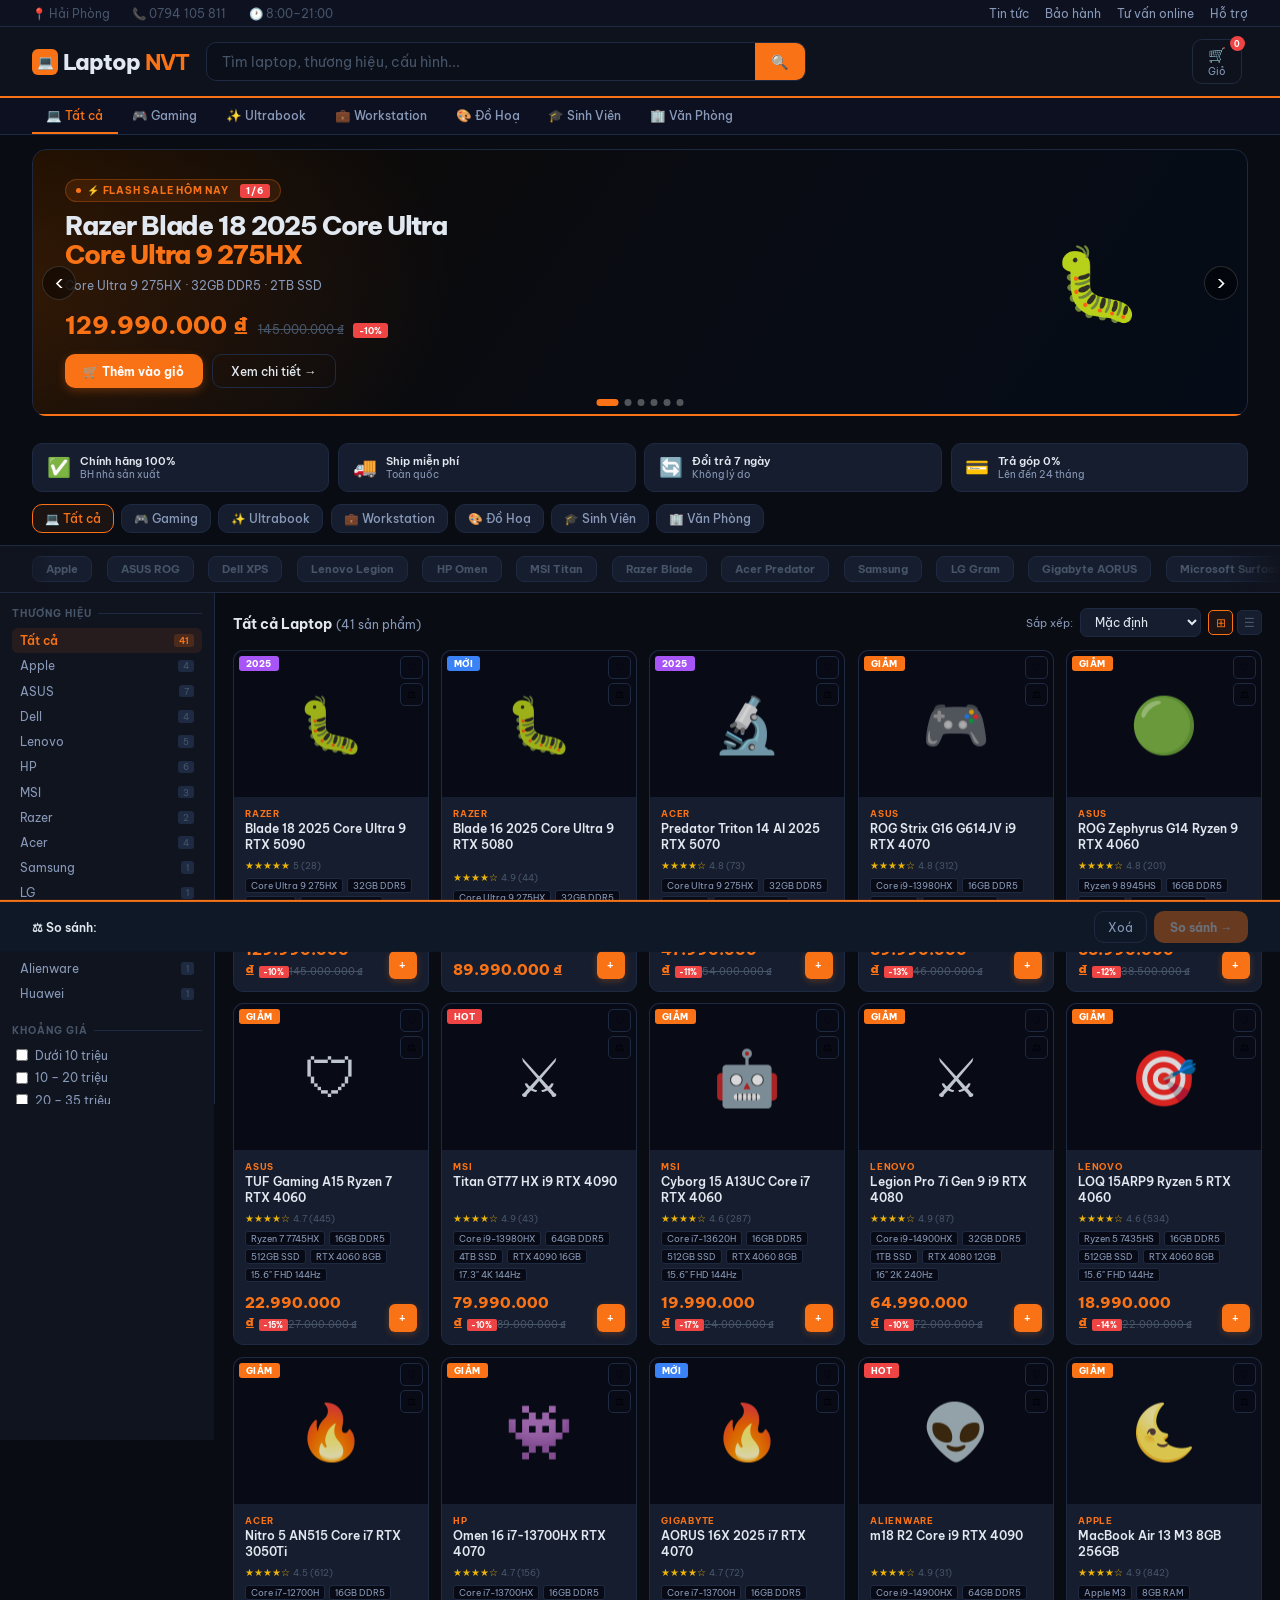
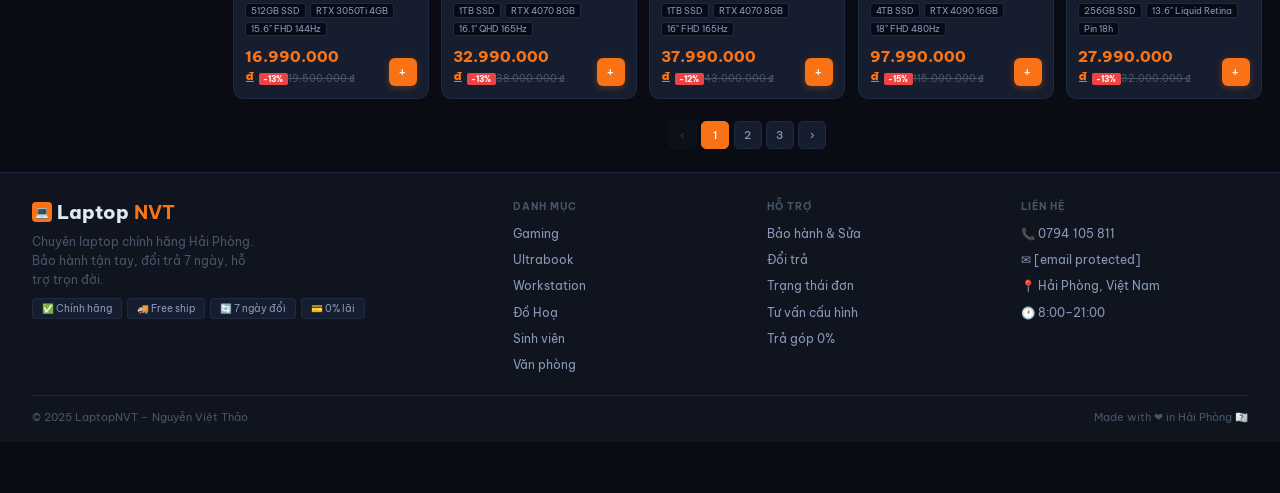
==== commit e88c907a: "update30032026" ====
--- a/index.html
+++ b/index.html
@@ -321,7 +321,7 @@
     <!-- ORDERS MANAGEMENT TAB -->
     <div id="atOrders" style="display:none">
       <!-- Toolbar -->
-      <div style="display:flex;align-items:center;gap:.55rem;margin-bottom:.85rem;flex-wrap:wrap">
+      <div style="display:flex;align-items:center;gap:.55rem;margin-bottom:.65rem;flex-wrap:wrap">
         <input class="fi" id="aoSearch" placeholder="🔍 Tìm mã đơn, tên KH, SĐT..." style="flex:1;min-width:160px;padding:.42rem .75rem;font-size:.75rem"/>
         <select class="fsel" id="aoFilter" style="font-size:.75rem;padding:.42rem .65rem">
           <option value="all">Tất cả trạng thái</option>
@@ -331,6 +331,18 @@
           <option value="Đã huỷ">❌ Đã huỷ</option>
         </select>
         <button class="bclr" id="btnAoRefresh" style="width:auto;padding:.42rem .8rem;font-size:.72rem;margin:0">&#128260; Làm mới</button>
+      </div>
+      <!-- Xuất hóa đơn theo ngày -->
+      <div style="display:flex;align-items:center;gap:.5rem;margin-bottom:.85rem;background:rgba(249,115,22,.06);border:1px solid rgba(249,115,22,.18);border-radius:var(--r);padding:.55rem .75rem;flex-wrap:wrap">
+        <span style="font-size:.72rem;font-weight:700;color:var(--ac);flex-shrink:0">📄 Xuất hóa đơn:</span>
+        <input type="date" id="exportDate" class="fi" onfocus="this.value=this.value||new Date().toISOString().slice(0,10)" style="flex:1;min-width:130px;max-width:180px;padding:.3rem .65rem;font-size:.74rem;margin:0"
+               value=""/>
+        <button id="btnExportOrders" style="background:var(--ac);color:#fff;border:none;padding:.35rem .85rem;border-radius:var(--r2);font-size:.74rem;font-weight:700;cursor:pointer;white-space:nowrap;transition:background .15s">
+          ⬇️ Xuất PDF
+        </button>
+        <button id="btnExportExcel" style="background:#22c55e;color:#fff;border:none;padding:.35rem .85rem;border-radius:var(--r2);font-size:.74rem;font-weight:700;cursor:pointer;white-space:nowrap;transition:background .15s">
+          📊 Xuất Excel
+        </button>
       </div>
       <!-- Stats bar -->
       <div style="display:grid;grid-template-columns:repeat(4,1fr);gap:.45rem;margin-bottom:.85rem" id="aoStats"></div>
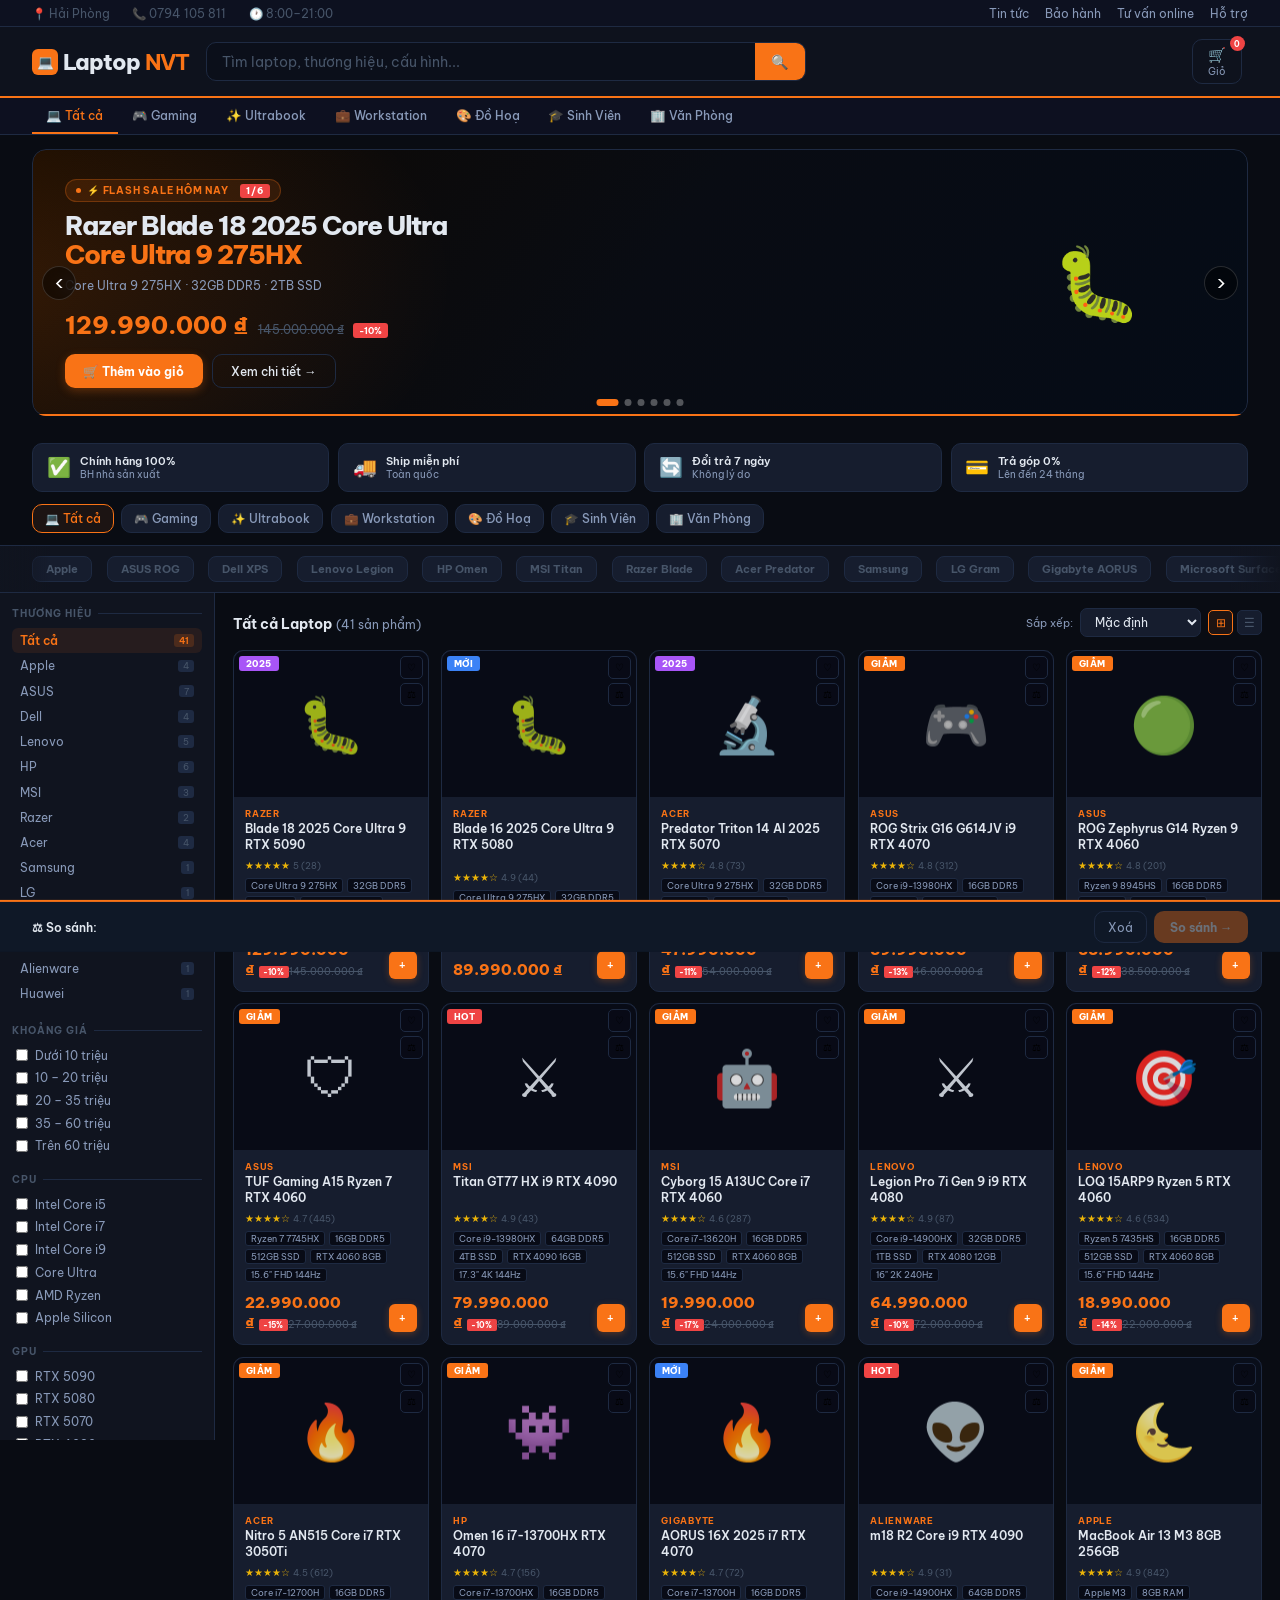
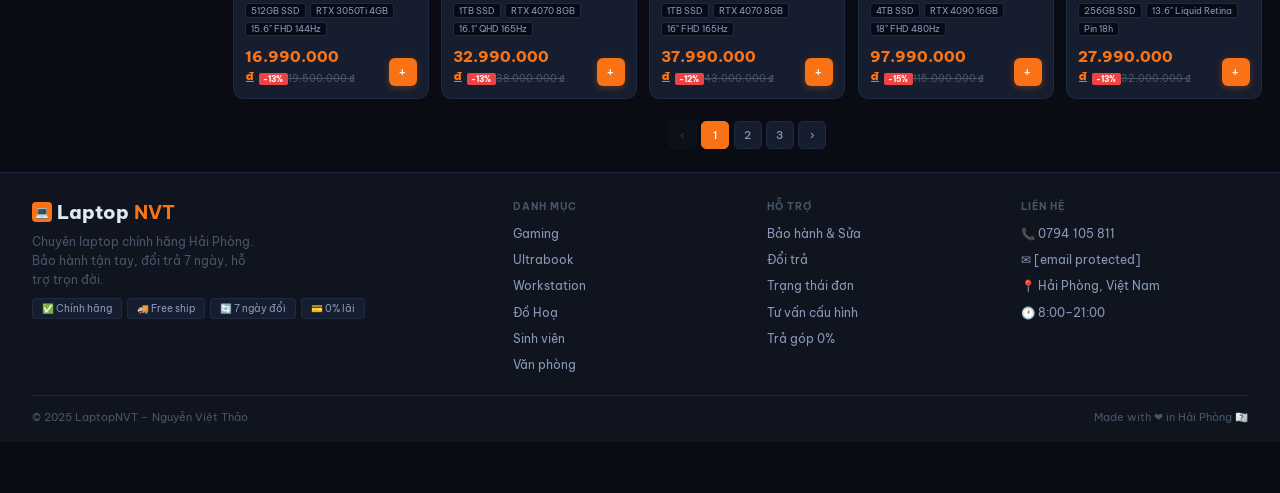
==== commit dcb7678c: "QR code" ====
--- a/index.html
+++ b/index.html
@@ -244,6 +244,11 @@
   <div class="fg"><label>Số điện thoại</label><input class="fi" id="rPh" type="tel" placeholder="0xxx xxx xxx"/><div class="fe" id="rPhE"></div></div>
   <div class="fg"><label>Mật khẩu</label><input class="fi" id="rPw" type="password" placeholder="Tối thiểu 6 ký tự"/><div class="fe" id="rPwE"></div></div>
   <div class="fg"><label>Xác nhận mật khẩu</label><input class="fi" id="rPw2" type="password" placeholder="Nhập lại"/><div class="fe" id="rPw2E"></div></div>
+  <div style="text-align:center;margin:1rem 0 .4rem;font-size:.72rem;color:var(--dm)">── hoặc ──</div>
+  <button class="bts" id="btnRegGoogle" style="background:#fff;color:#333;border:1.5px solid #dadce0;margin-bottom:.5rem;display:flex;align-items:center;justify-content:center;gap:.55rem;font-weight:600">
+    <img src="https://www.gstatic.com/firebasejs/ui/2.0.0/images/auth/google.svg" width="18" height="18"/>
+    Đăng ký nhanh bằng Google
+  </button>
   <button class="bts" id="btnReg">Tạo tài khoản</button></div></div>
 </div>
 
@@ -426,16 +431,33 @@
       <div class="ck-step" id="ckStep4"><div class="ck-snum">4</div><span class="ck-stxt">Xác nhận</span></div>
     </div>
     <div class="ck-body">
-      <!-- P0: need login -->
+      <!-- P0: login or guest -->
       <div class="ck-panel active" id="ckP0">
         <div class="need-login">
-          <div class="nl-icon">&#128274;</div>
-          <div class="nl-title">Đăng nhập để tiếp tục</div>
-          <div class="nl-desc">Bạn cần đăng nhập để đặt hàng.<br>Điều này giúp lưu lịch sử đơn hàng và địa chỉ giao hàng của bạn.</div>
-          <div class="nl-btns">
-            <button class="nl-btn nl-btn-p" id="btnCkLogin">&#128274; Đăng nhập ngay</button>
-            <button class="nl-btn nl-btn-s" id="btnCkReg">&#128100; Đăng ký mới</button>
+          <div class="nl-icon">&#128722;</div>
+          <div class="nl-title">Tiếp tục đặt hàng</div>
+          <div class="nl-desc">Đăng nhập để lưu lịch sử đơn hàng, hoặc mua hàng ngay với tư cách khách.</div>
+          <div class="nl-btns" style="flex-direction:column;gap:.6rem;max-width:320px;margin:0 auto">
+            <button class="nl-btn nl-btn-p" id="btnCkLogin" style="width:100%">&#128274; Đăng nhập / Đăng ký</button>
+            <button class="nl-btn nl-btn-s" id="btnCkGuest" style="width:100%">&#128100; Tiếp tục với tư cách khách</button>
           </div>
+        </div>
+        <!-- Guest form -->
+        <div id="guestForm" style="display:none;margin-top:1.2rem">
+          <div style="font-size:.8rem;font-weight:700;margin-bottom:.85rem;color:var(--ac)">&#128100; Thông tin người mua</div>
+          <div class="fg2">
+            <div class="fg"><label>Họ &amp; tên *</label><input class="fi" id="guestName" placeholder="Nguyễn Văn A"/><div class="fe" id="guestNameE"></div></div>
+            <div class="fg"><label>Số điện thoại *</label><input class="fi" id="guestPhone" placeholder="0xxx xxx xxx"/><div class="fe" id="guestPhoneE"></div></div>
+          </div>
+          <div class="fg"><label>Email</label><input class="fi" id="guestEmail" placeholder="email@example.com (tuỳ chọn)" type="email"/></div>
+          <div style="font-size:.8rem;font-weight:700;margin:.9rem 0 .65rem;color:var(--ac)">&#128205; Địa chỉ giao hàng</div>
+          <div class="fg"><label>Số nhà, tên đường *</label><input class="fi" id="guestStreet" placeholder="123 Lê Lợi"/><div class="fe" id="guestStreetE"></div></div>
+          <div class="fg2">
+            <div class="fg"><label>Phường / Xã</label><input class="fi" id="guestWard" placeholder="Phường Hồng Bàng"/></div>
+            <div class="fg"><label>Quận / Huyện</label><input class="fi" id="guestDist" placeholder="Quận Hồng Bàng"/></div>
+          </div>
+          <div class="fg"><label>Tỉnh / Thành phố *</label><input class="fi" id="guestCity" placeholder="Hải Phòng"/><div class="fe" id="guestCityE"></div></div>
+          <button class="bts" id="btnGuestContinue" style="margin-top:.5rem">Tiếp tục &#8594;</button>
         </div>
       </div>
       <!-- P1: address -->
@@ -473,15 +495,57 @@
         <div style="font-size:.82rem;font-weight:700;margin-bottom:.85rem">&#128179; Phương thức thanh toán</div>
         <div class="pm-list">
           <div class="pm selected" data-pm="cod"><div class="pm-radio"></div><div class="pm-icon">&#128181;</div><div class="pm-info"><div class="pm-name">Thanh toán khi nhận hàng (COD)</div><div class="pm-desc">Trả tiền mặt khi nhận hàng</div></div><span class="pm-badge">Phổ biến</span></div>
-          <div class="pm" data-pm="bank"><div class="pm-radio"></div><div class="pm-icon">&#127974;</div><div class="pm-info"><div class="pm-name">Chuyển khoản ngân hàng</div><div class="pm-desc">MB Bank · BIDV · Vietcombank</div></div></div>
-          <div class="pm" data-pm="momo"><div class="pm-radio"></div><div class="pm-icon">&#128147;</div><div class="pm-info"><div class="pm-name">Ví MoMo</div><div class="pm-desc">Thanh toán qua ví điện tử MoMo</div></div></div>
-          <div class="pm" data-pm="vnpay"><div class="pm-radio"></div><div class="pm-icon">&#128179;</div><div class="pm-info"><div class="pm-name">VNPay / Thẻ ATM nội địa</div><div class="pm-desc">Cổng thanh toán VNPay an toàn</div></div></div>
-          <div class="pm" data-pm="installment"><div class="pm-radio"></div><div class="pm-icon">&#128203;</div><div class="pm-info"><div class="pm-name">Trả góp 0% lãi suất</div><div class="pm-desc">3 – 24 tháng · Visa · Mastercard</div></div></div>
-        </div>
-        <div class="bank-info" id="bankInfo">
-          <div style="font-weight:700;color:var(--ac);margin-bottom:.4rem">&#127974; Thông tin chuyển khoản</div>
-          <div>Ngân hàng: <b>MB Bank</b></div><div>Số TK: <b>0794105811</b></div><div>Chủ TK: <b>NGUYEN VIET THAO</b></div>
-          <div style="margin-top:.4rem;color:var(--dm);font-size:.68rem">Nội dung: <b id="bankNote">NVT-ORDER</b> · Gửi bill qua Zalo 0794105811</div>
+          <div class="pm" data-pm="bank"><div class="pm-radio"></div><div class="pm-icon">&#127974;</div><div class="pm-info"><div class="pm-name">Chuyển khoản ngân hàng</div><div class="pm-desc">MB Bank · Quét mã QR</div></div></div>
+          <div class="pm" data-pm="momo"><div class="pm-radio"></div><div class="pm-icon">&#128147;</div><div class="pm-info"><div class="pm-name">Ví MoMo</div><div class="pm-desc">Quét mã QR MoMo</div></div></div>
+        </div>
+        <!-- Ngân hàng -->
+        <div class="bank-info" id="bankInfo" style="display:none">
+          <div style="font-weight:700;color:var(--ac);margin-bottom:.65rem">&#127974; Chuyển khoản ngân hàng</div>
+          <div style="display:flex;gap:1rem;align-items:flex-start;flex-wrap:wrap">
+            <div style="flex:1;min-width:160px">
+              <div style="font-size:.76rem;line-height:1.9">
+                <div>Ngân hàng: <b>MB Bank</b></div>
+                <div>Số TK: <b>0794105811</b></div>
+                <div>Chủ TK: <b>NGUYEN VIET THAO</b></div>
+                <div style="margin-top:.4rem;color:var(--dm);font-size:.68rem">Nội dung: <b id="bankNote">NVT-ORDER</b></div>
+                <div style="color:var(--dm);font-size:.68rem">Gửi bill qua Zalo: <b>0794105811</b></div>
+              </div>
+            </div>
+            <div style="text-align:center">
+              <!-- THAY src DƯỚI ĐÂY bằng URL ảnh QR ngân hàng của bạn -->
+              <img id="bankQR" src="pic/mbbank.jpg" alt="QR Ngân hàng"
+                   style="width:130px;height:130px;border-radius:10px;border:2px solid var(--bd);object-fit:cover"
+                   onerror="this.style.display='none';this.nextSibling.style.display='flex'"/>
+              <div style="display:none;width:130px;height:130px;border-radius:10px;border:2px dashed var(--bd);align-items:center;justify-content:center;flex-direction:column;gap:.3rem;color:var(--dm);font-size:.65rem;text-align:center;padding:.5rem">
+                &#127974;<br>Chèn ảnh QR<br>ngân hàng
+              </div>
+              <div style="font-size:.62rem;color:var(--dm);margin-top:.3rem">Quét để chuyển khoản</div>
+            </div>
+          </div>
+        </div>
+        <!-- MoMo -->
+        <div class="bank-info" id="momoInfo" style="display:none">
+          <div style="font-weight:700;color:#ae2d68;margin-bottom:.65rem">&#128147; Thanh toán MoMo</div>
+          <div style="display:flex;gap:1rem;align-items:flex-start;flex-wrap:wrap">
+            <div style="flex:1;min-width:160px">
+              <div style="font-size:.76rem;line-height:1.9">
+                <div>Số MoMo: <b>0794105811</b></div>
+                <div>Tên: <b>NGUYEN VIET THAO</b></div>
+                <div style="margin-top:.4rem;color:var(--dm);font-size:.68rem">Nội dung: <b id="momoNote">NVT-ORDER</b></div>
+                <div style="color:var(--dm);font-size:.68rem">Gửi bill qua Zalo: <b>0794105811</b></div>
+              </div>
+            </div>
+            <div style="text-align:center">
+              <!-- THAY src DƯỚI ĐÂY bằng URL ảnh QR MoMo của bạn -->
+              <img id="momoQR" src="pic/momo.jpg" alt="QR MoMo"
+                   style="width:130px;height:130px;border-radius:10px;border:2px solid #ae2d68;object-fit:cover"
+                   onerror="this.style.display='none';this.nextSibling.style.display='flex'"/>
+              <div style="display:none;width:130px;height:130px;border-radius:10px;border:2px dashed #ae2d68;align-items:center;justify-content:center;flex-direction:column;gap:.3rem;color:#ae2d68;font-size:.65rem;text-align:center;padding:.5rem">
+                &#128147;<br>Chèn ảnh QR<br>MoMo
+              </div>
+              <div style="font-size:.62rem;color:var(--dm);margin-top:.3rem">Quét để thanh toán MoMo</div>
+            </div>
+          </div>
         </div>
       </div>
       <!-- P4: confirm -->
